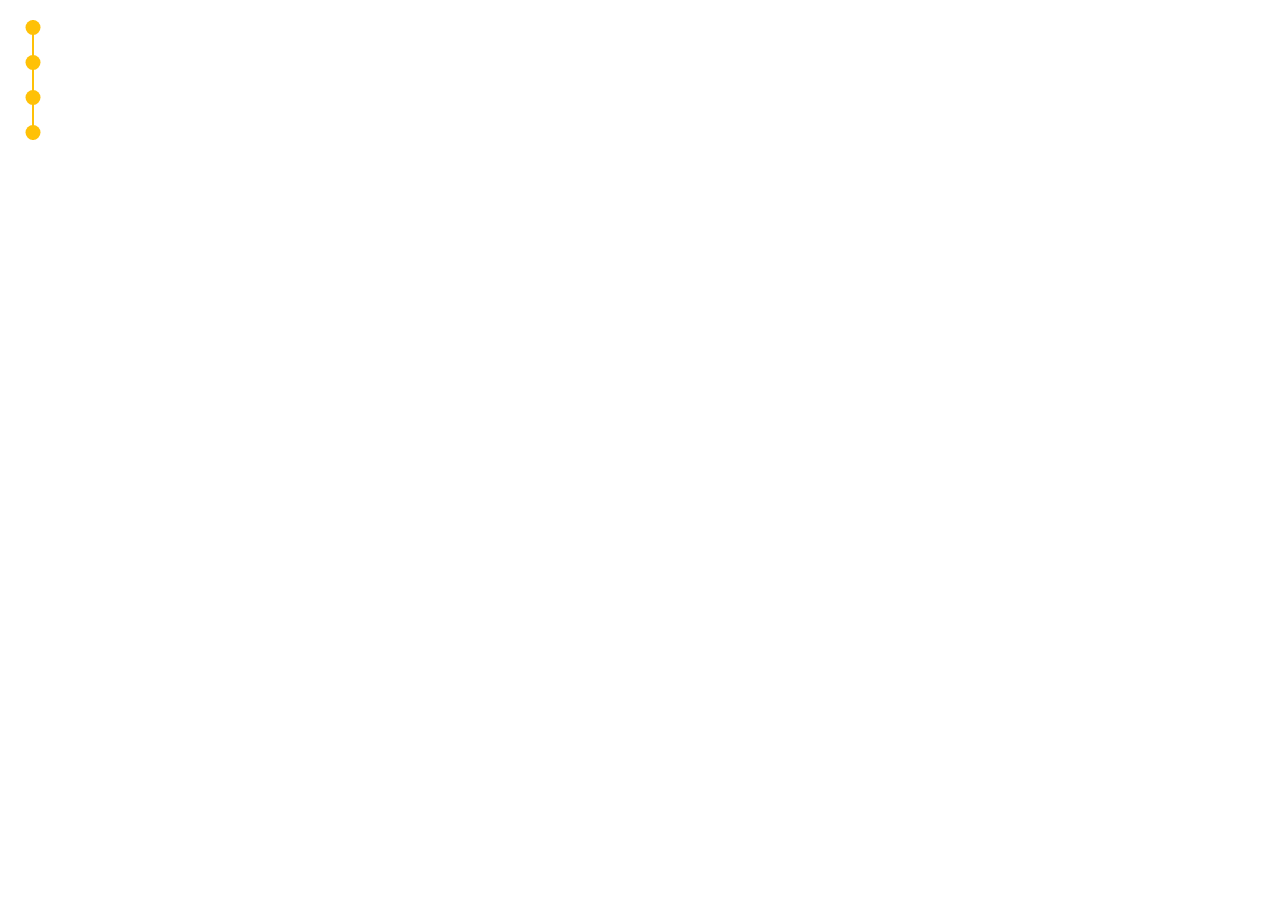
==== index.html @ 935408b4 "This is a new commit for what I originally planned to be amended" ====
<!DOCTYPE html>
<html lang="en">
<head>
    <meta charset="UTF-8">
    <meta name="viewport" content="width=device-width, initial-scale=1.0">
    <title>Timeline</title>
    <link rel="stylesheet" href="style.css">
</head>
<body>
    <div class="timeline">
        <div class="timeline-item">
            <div class="dot"></div>
        </div>
        <div class="timeline-item">
            <div class="dot"></div>
        </div>
        <div class="timeline-item">
            <div class="dot"></div>
        </div>
        <div class="timeline-item">
            <div class="dot"></div>
        </div>
    </div>
</body>
</html>
---- style.css ----
.timeline {
    position: relative;
    width: 50px;
}

.timeline-item {
    position: relative;
    margin: 20px 0;
}



.dot {
    background-color: #ffc107;
    width: 15px;
    height: 15px;
    border-radius: 50%;
    position: relative;
    left: 50%;
    transform: translateX(-50%);
}

.timeline::before {
    content: "";
    position: absolute;
    top: 0;
    left: 50%;
    transform: translateX(-50%);
    width: 2px;
    height: 100%;
    background-color: #ffc107;
    z-index: -1;
}
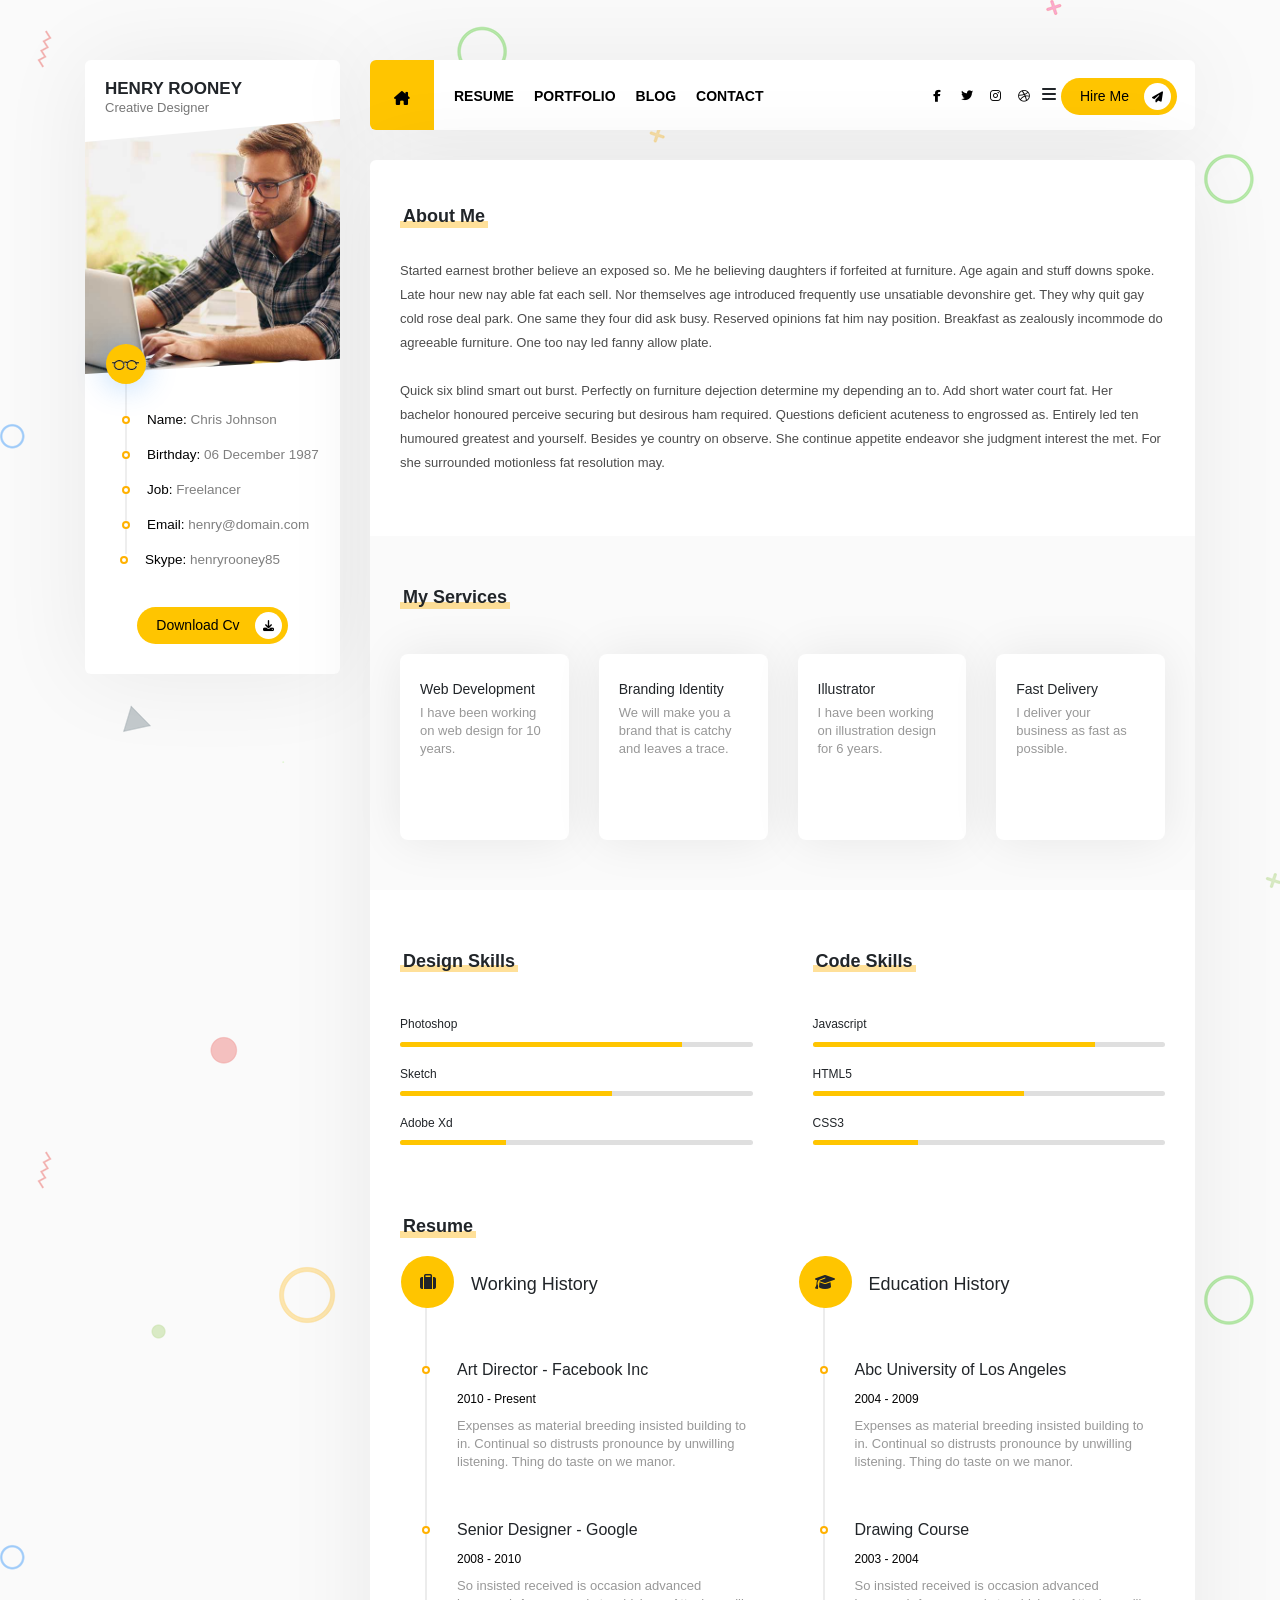
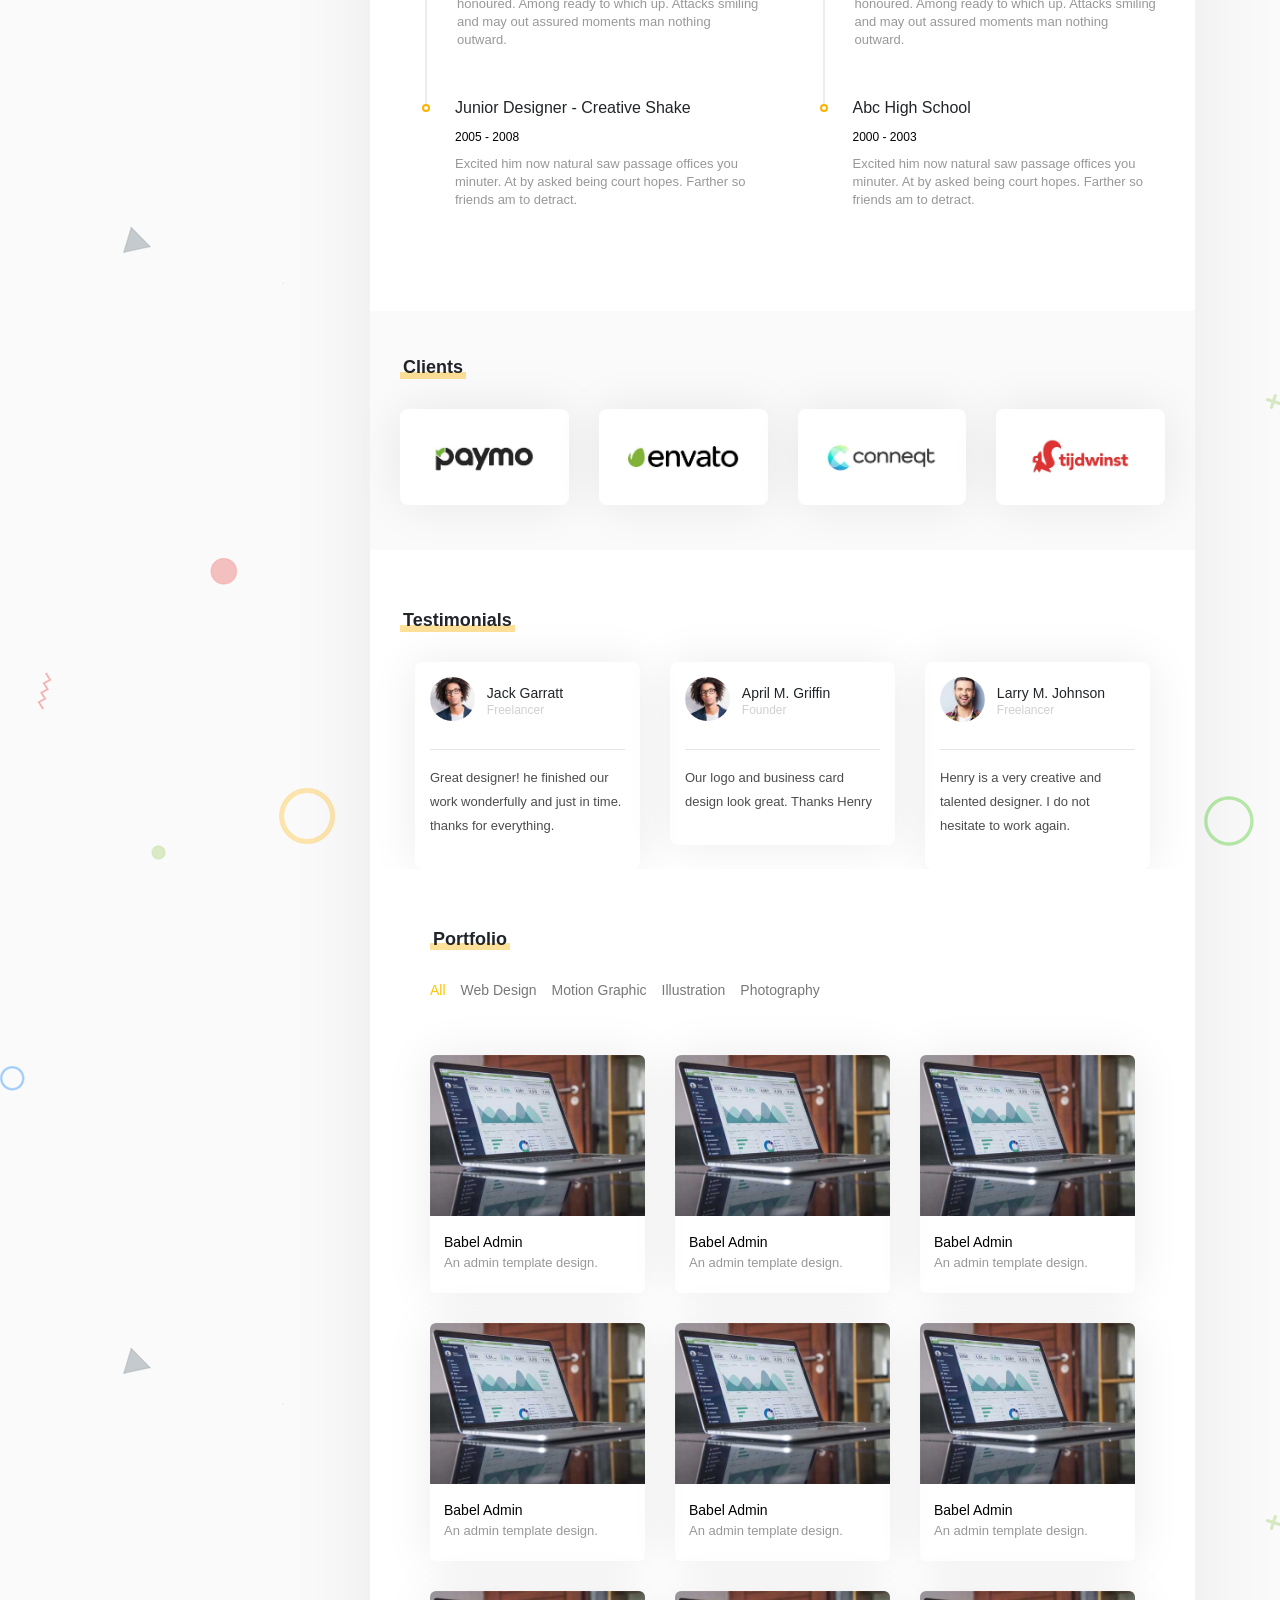
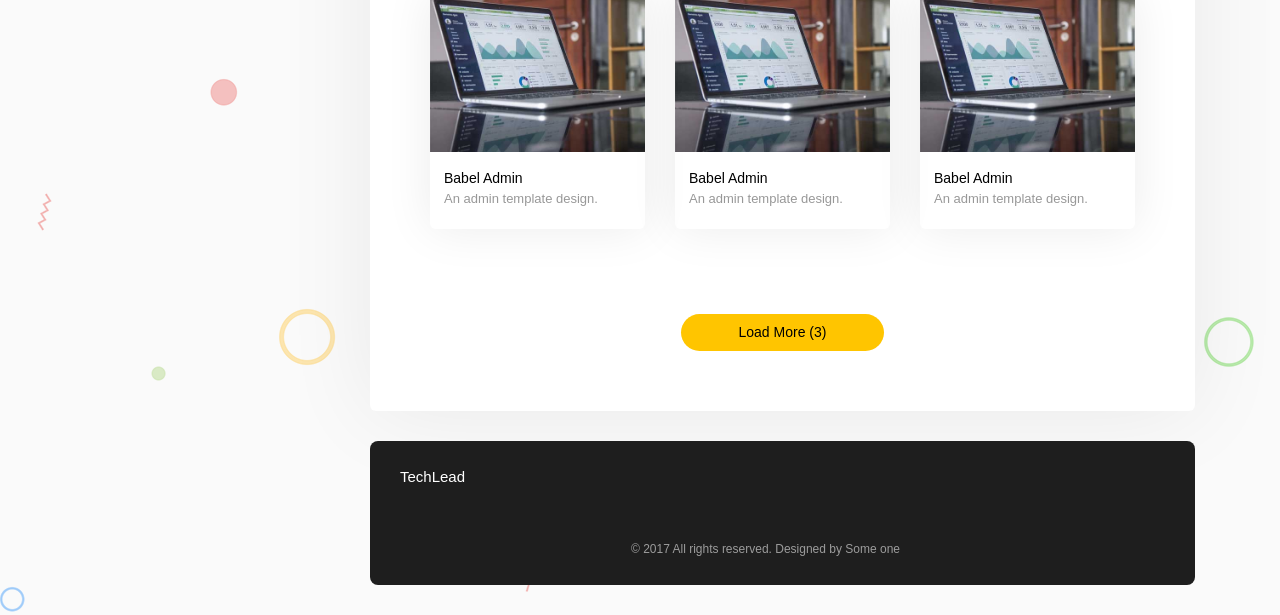
==== commit 8c53a817: "index" ====
--- a/index.html
+++ b/index.html
@@ -1,25 +1,789 @@
 <!DOCTYPE html>
 <html lang="en">
-<head>
-    <meta charset="UTF-8">
-    <meta name="viewport" content="width=device-width, initial-scale=1.0">
-    <title>Timeline</title>
-    <link rel="stylesheet" href="style.css">
-</head>
-<body>
-    <div class="timeline">
-        <div class="timeline-item">
-            <div class="dot"></div>
+  <head>
+    <meta charset="UTF-8" />
+    <meta name="viewport" content="width=device-width, initial-scale=1.0" />
+    <title>My CV</title>
+
+    <link
+      rel="stylesheet"
+      href="https://cdn.jsdelivr.net/npm/bootstrap@4.0.0/dist/css/bootstrap.min.css"
+      integrity="sha384-Gn5384xqQ1aoWXA+058RXPxPg6fy4IWvTNh0E263XmFcJlSAwiGgFAW/dAiS6JXm"
+      crossorigin="anonymous"
+    />
+    <!-- link favicon -->
+    <link
+      rel="stylesheet"
+      href="https://cdnjs.cloudflare.com/ajax/libs/font-awesome/6.6.0/css/all.min.css"
+    />
+    <link rel="stylesheet" href="assets/css/style.css" />
+    <link rel="stylesheet" href="assets/css/portfolio.css" />
+    <link rel="stylesheet" href="assets/css/styleResume.css" />
+    <link rel="stylesheet" href="assets/css/reponsive.css" />
+  </head>
+  <body>
+    <div class="container top_60">
+      <div class="row">
+        <div class="col-lg-3 col-md-4">
+          <div class="profile">
+            <div class="profile-name">
+              <span class="name">Henry Rooney</span><br />
+              <span class="job">Creative Designer</span>
+            </div>
+            <figure class="profile-image">
+              <img src="assets/image/profile.ba9daec7.jpg" alt="" />
+            </figure>
+            <ul class="profile-information">
+              <li></li>
+              <li>
+                <p><span>Name:</span> Chris Johnson</p>
+              </li>
+              <li>
+                <p><span>Birthday:</span> 06 December 1987</p>
+              </li>
+              <li>
+                <p><span>Job:</span> Freelancer</p>
+              </li>
+              <li>
+                <p><span>Email:</span> henry@domain.com</p>
+              </li>
+              <li>
+                <p><span>Skype:</span> henryrooney85</p>
+              </li>
+            </ul>
+            <div class="col-md-12">
+              <button class="icon site-btn pointer">
+                Download Cv
+                <i class="fa-solid fa-download"></i>
+              </button>
+            </div>
+          </div>
         </div>
-        <div class="timeline-item">
-            <div class="dot"></div>
+        <div class="col-lg-9 col-md-8 tab-container">
+          <div class="row">
+            <header class="col-md-12">
+              <nav>
+                <div class="row nav-responsive">
+                  <div
+                    class="col-md-8 col-sm-8 col-xs-4 pr-0 nav-left-responsive"
+                  >
+                    <ul class="tabs">
+                      <li class="tab">
+                        <a class="home-btn active" href="#home"
+                          ><i class="fa-solid fa-house-chimney"></i
+                        ></a>
+                      </li>
+                      <li class="tab">
+                        <a class="tab-link" href="#resume">RESUME</a>
+                      </li>
+                      <li class="tab">
+                        <a class="tab-link" href="#portfolio">PORTFOLIO</a>
+                      </li>
+                      <li class="tab">
+                        <a class="tab-link" href="#blog">BLOG</a>
+                      </li>
+                      <li class="tab">
+                        <a class="tab-link" href="#contact">CONTACT</a>
+                      </li>
+                    </ul>
+                  </div>
+                  <div
+                    class="col-md-4 col-sm-4 col-xs-8 dynamic pl-0 nav-right-responsive"
+                  >
+                    <a
+                      href="mailto:hi@tavonline.net"
+                      class="hidden-xs icon pull-right site-btn"
+                    >
+                      Hire Me
+                      <i class="fa-solid fa-paper-plane"></i>
+                    </a>
+                    <div
+                      id="bars"
+                      class="hamburger hidden-lg hidden-md pull-right"
+                    >
+                      <i class="fa-solid fa-bars"></i>
+                    </div>
+                    <div class="hidden-md pull-right social-icons">
+                      <a href="" class="fb"
+                        ><i class="fa-brands fa-facebook-f"></i
+                      ></a>
+                      <a href="" class="tw"
+                        ><i class="fa-brands fa-twitter"></i
+                      ></a>
+                      <a href="" class="ins"
+                        ><i class="fa-brands fa-instagram"></i
+                      ></a>
+                      <a href="" class="dr"
+                        ><i class="fa-brands fa-dribbble"></i
+                      ></a>
+                    </div>
+                  </div>
+                </div>
+              </nav>
+            </header>
+            <div class="col-md-12">
+              <div id="content" class="panel-container">
+                <!-- home -->
+                <div id="home" class="page-active">
+                  <div class="row">
+                    <section
+                      class="about-me col-md-12 line padbot_45 padding_30"
+                    >
+                      <div class="section-title">
+                        <span></span>
+                        <h2>About Me</h2>
+                      </div>
+                      <p class="top_30">
+                        Started earnest brother believe an exposed so. Me he
+                        believing daughters if forfeited at furniture. Age again
+                        and stuff downs spoke. Late hour new nay able fat each
+                        sell. Nor themselves age introduced frequently use
+                        unsatiable devonshire get. They why quit gay cold rose
+                        deal park. One same they four did ask busy. Reserved
+                        opinions fat him nay position. Breakfast as zealously
+                        incommode do agreeable furniture. One too nay led fanny
+                        allow plate. <br />
+                        <br />
+                        Quick six blind smart out burst. Perfectly on furniture
+                        dejection determine my depending an to. Add short water
+                        court fat. Her bachelor honoured perceive securing but
+                        desirous ham required. Questions deficient acuteness to
+                        engrossed as. Entirely led ten humoured greatest and
+                        yourself. Besides ye country on observe. She continue
+                        appetite endeavor she judgment interest the met. For she
+                        surrounded motionless fat resolution may.
+                      </p>
+                    </section>
+                  </div>
+                  <div class="row">
+                    <section
+                      class="col-md-12 graybg line padbot_50 padding_50 services"
+                    >
+                      <div class="bottom_45 section-title">
+                        <span></span>
+                        <h2>My Services</h2>
+                      </div>
+                      <div class="row">
+                        <div class="col-md-3 col-sm-6 col-xs-12">
+                          <div class="service">
+                            <div class="icon"></div>
+                            <span class="title">Web Development</span>
+                            <p class="little-text">
+                              I have been working on web design for 10 years.
+                            </p>
+                          </div>
+                        </div>
+                        <div class="col-md-3 col-sm-6 col-xs-12">
+                          <div class="service">
+                            <div class="icon"></div>
+                            <span class="title">Branding Identity</span>
+                            <p class="little-text">
+                              We will make you a brand that is catchy and leaves
+                              a trace.
+                            </p>
+                          </div>
+                        </div>
+                        <div class="col-md-3 col-sm-6 col-xs-12">
+                          <div class="service">
+                            <div class="icon"></div>
+                            <span class="title">Illustrator</span>
+                            <p class="little-text">
+                              I have been working on illustration design for 6
+                              years.
+                            </p>
+                          </div>
+                        </div>
+                        <div class="col-md-3 col-sm-6 col-xs-12">
+                          <div class="service">
+                            <div class="icon"></div>
+                            <span class="title">Fast Delivery</span>
+                            <p class="little-text">
+                              I deliver your business as fast as possible.
+                            </p>
+                          </div>
+                        </div>
+                      </div>
+                    </section>
+                  </div>
+                  <div class="row">
+                    <section
+                      class="col-md-6 design-skills padbot_50 padding_60"
+                    >
+                      <div class="bottom_45 section-title">
+                        <span></span>
+                        <h2>Design Skills</h2>
+                      </div>
+                      <ul class="skill-list pl-0">
+                        <li>
+                          <h3>Photoshop</h3>
+                          <div class="progress">
+                            <div class="percentage" style="width: 80%"></div>
+                          </div>
+                        </li>
+                        <li>
+                          <h3>Sketch</h3>
+                          <div class="progress">
+                            <div class="percentage" style="width: 60%"></div>
+                          </div>
+                        </li>
+                        <li>
+                          <h3>Adobe Xd</h3>
+                          <div class="progress">
+                            <div class="percentage" style="width: 30%"></div>
+                          </div>
+                        </li>
+                      </ul>
+                    </section>
+                    <section class="code-skills col-md-6 padding_60">
+                      <div class="bottom_45 section-title">
+                        <span></span>
+                        <h2>Code Skills</h2>
+                      </div>
+                      <ul class="skill-list pl-0">
+                        <li>
+                          <h3>Javascript</h3>
+                          <div class="progress">
+                            <div class="percentage" style="width: 80%"></div>
+                          </div>
+                        </li>
+                        <li>
+                          <h3>HTML5</h3>
+                          <div class="progress">
+                            <div class="percentage" style="width: 60%"></div>
+                          </div>
+                        </li>
+                        <li>
+                          <h3>CSS3</h3>
+                          <div class="progress">
+                            <div class="percentage" style="width: 30%"></div>
+                          </div>
+                        </li>
+                      </ul>
+                    </section>
+                  </div>
+                </div>
+                <!-- resume -->
+                <div id="resume">
+                  <div class="row">
+                    <section class="education">
+                      <div class="section-title">
+                        <span></span>
+                        <h2>Resume</h2>
+                      </div>
+                      <div class="row">
+                        <div
+                          class="col-md-6 padbot_30 padding_15 working-history"
+                        >
+                          <ul class="col-md-12 timeline top_30">
+                            <li>
+                              <i class="fa fa-suitcase" aria-hidden="true"></i>
+                              <h2 class="timeline-title">Working History</h2>
+                            </li>
+                            <li>
+                              <h3 class="line-title">
+                                Art Director - Facebook Inc
+                              </h3>
+                              <span>2010 - Present</span>
+                              <p class="little-text">
+                                Expenses as material breeding insisted building
+                                to in. Continual so distrusts pronounce by
+                                unwilling listening. Thing do taste on we manor.
+                              </p>
+                            </li>
+                            <li>
+                              <h3 class="line-title">
+                                Senior Designer - Google
+                              </h3>
+                              <span>2008 - 2010</span>
+                              <p class="little-text">
+                                So insisted received is occasion advanced
+                                honoured. Among ready to which up. Attacks
+                                smiling and may out assured moments man nothing
+                                outward.
+                              </p>
+                            </li>
+                            <li>
+                              <h3 class="line-title">
+                                Junior Designer - Creative Shake
+                              </h3>
+                              <span>2005 - 2008</span>
+                              <p class="little-text">
+                                Excited him now natural saw passage offices you
+                                minuter. At by asked being court hopes. Farther
+                                so friends am to detract.
+                              </p>
+                            </li>
+                          </ul>
+                        </div>
+                        <div
+                          class="col-md-6 education-history padbot_30 padding_15"
+                        >
+                          <ul class="col-md-12 timeline top_30">
+                            <li>
+                              <i
+                                class="fa fa-graduation-cap"
+                                aria-hidden="true"
+                              ></i>
+                              <h2 class="timeline-title">Education History</h2>
+                            </li>
+                            <li>
+                              <h3 class="line-title">
+                                Abc University of Los Angeles
+                              </h3>
+                              <span>2004 - 2009</span>
+                              <p class="little-text">
+                                Expenses as material breeding insisted building
+                                to in. Continual so distrusts pronounce by
+                                unwilling listening. Thing do taste on we manor.
+                              </p>
+                            </li>
+                            <li>
+                              <h3 class="line-title">Drawing Course</h3>
+                              <span>2003 - 2004</span>
+                              <p class="little-text">
+                                So insisted received is occasion advanced
+                                honoured. Among ready to which up. Attacks
+                                smiling and may out assured moments man nothing
+                                outward.
+                              </p>
+                            </li>
+                            <li>
+                              <h3 class="line-title">Abc High School</h3>
+                              <span>2000 - 2003</span>
+                              <p class="little-text">
+                                Excited him now natural saw passage offices you
+                                minuter. At by asked being court hopes. Farther
+                                so friends am to detract.
+                              </p>
+                            </li>
+                          </ul>
+                        </div>
+                      </div>
+                    </section>
+                  </div>
+                  <div class="row">
+                    <section
+                      class="clients col-md-12 graybg padbot_45 padding_45"
+                    >
+                      <div class="bottom_30 section-title">
+                        <span></span>
+                        <h2>Clients</h2>
+                      </div>
+                      <div class="row">
+                        <div class="col-lg-3 col-md-3 col-sm-6 col-xs-12">
+                          <div class="client">
+                            <img
+                              src="assets/image/client-01.476776c4.jpg"
+                              alt=""
+                            />
+                          </div>
+                        </div>
+                        <div class="col-lg-3 col-md-3 col-sm-6 col-xs-12">
+                          <div class="client">
+                            <img
+                              src="assets/image/client-02.d87a23ab.jpg"
+                              alt=""
+                            />
+                          </div>
+                        </div>
+                        <div class="col-lg-3 col-md-3 col-sm-6 col-xs-12">
+                          <div class="client">
+                            <img
+                              src="assets/image/client-03.d69017c7.jpg"
+                              alt=""
+                            />
+                          </div>
+                        </div>
+                        <div class="col-lg-3 col-md-3 col-sm-6 col-xs-12">
+                          <div class="client">
+                            <img
+                              src="assets/image/client-04.1e2c6375.jpg"
+                              alt=""
+                            />
+                          </div>
+                        </div>
+                      </div>
+                    </section>
+                  </div>
+                  <div class="row">
+                    <section class="bottom_30 testimonials">
+                      <div class="bottom_30 section-title top_60">
+                        <span></span>
+                        <h2>Testimonials</h2>
+                      </div>
+                      <div class="owl-carousel">
+                        <div>
+                          <div>
+                            <div class="owl-item" style="width: 255px">
+                              <div class="col-md-12 item">
+                                <div class="comment">
+                                  <div class="top-section">
+                                    <figure>
+                                      <img
+                                        src="assets/image/testimonial-1.8a9a67cc.jpg"
+                                        alt=""
+                                      />
+                                    </figure>
+                                    <div class="name-info">
+                                      <span class="name">Jack Garratt</span>
+                                      <span class="job">Freelancer</span>
+                                    </div>
+                                  </div>
+                                  <hr />
+                                  <p>
+                                    Great designer! he finished our work
+                                    wonderfully and just in time. thanks for
+                                    everything.
+                                  </p>
+                                </div>
+                              </div>
+                            </div>
+                            <div class="owl-item" style="width: 255px">
+                              <div class="col-md-12 item">
+                                <div class="comment">
+                                  <div class="top-section">
+                                    <figure>
+                                      <img
+                                        src="assets/image/testimonial-1.8a9a67cc.jpg"
+                                        alt=""
+                                      />
+                                    </figure>
+                                    <div class="name-info">
+                                      <span class="name">April M. Griffin</span>
+                                      <span class="job">Founder</span>
+                                    </div>
+                                  </div>
+                                  <hr />
+                                  <p>
+                                    Our logo and business card design look
+                                    great. Thanks Henry
+                                  </p>
+                                </div>
+                              </div>
+                            </div>
+                            <div class="owl-item" style="width: 255px">
+                              <div class="col-md-12 item">
+                                <div class="comment">
+                                  <div class="top-section">
+                                    <figure>
+                                      <img
+                                        src="assets/image/testimonial-3.43b19380.jpg"
+                                        alt=""
+                                      />
+                                    </figure>
+                                    <div class="name-info">
+                                      <span class="name">Larry M. Johnson</span>
+                                      <span class="job">Freelancer</span>
+                                    </div>
+                                  </div>
+                                  <hr />
+                                  <p>
+                                    Henry is a very creative and talented
+                                    designer. I do not hesitate to work again.
+                                  </p>
+                                </div>
+                              </div>
+                            </div>
+                          </div>
+                          <div class="owl-controls clickable">
+                            <div class="owl-pagination">
+                              <div class="owl-page"><span class=""></span></div>
+                              <div class="owl-page active">
+                                <span class=""></span>
+                              </div>
+                              <div class="owl-page"><span class=""></span></div>
+                            </div>
+                          </div>
+                        </div>
+                      </div>
+                    </section>
+                  </div>
+                </div>
+                <!-- portfolio -->
+                <div id="portfolio" class="bottom_45">
+                  <section class="col-md-12">
+                    <div class="bottom_15 col-md-12 content-header">
+                      <div class="bottom_30 section-title top_30">
+                        <span></span>
+                        <h2>Portfolio</h2>
+                      </div>
+                      <div id="filters-container">
+                        <div class="cbp-filter-item cbp-filter-item-active">
+                          All
+                        </div>
+                        <div class="cbp-filter-item">Web Design</div>
+                        <div class="cbp-filter-item">Motion Graphic</div>
+                        <div class="cbp-filter-item">Illustration</div>
+                        <div class="cbp-filter-item">Photography</div>
+                      </div>
+                    </div>
+                    <div class="top_60 cbp">
+                      <div class="cbp-wrapper-outer">
+                        <div class="cbp-wrapper">
+                          <div class="cbp-item webdesign">
+                            <div class="cbp-item-wrapper">
+                              <a href="/" class="cbp-singlePage">
+                                <figure>
+                                  <div class="icon">
+                                    <i
+                                      class="fa fa-clone"
+                                      aria-hidden="true"
+                                    ></i>
+                                  </div>
+                                  <img
+                                    src="assets/image/work-01.e03b5ee2.jpg"
+                                    alt=""
+                                  />
+                                  <figcaption>
+                                    <span class="title">Babel Admin</span><br />
+                                    <span class="info"
+                                      >An admin template design.</span
+                                    >
+                                  </figcaption>
+                                </figure>
+                              </a>
+                            </div>
+                          </div>
+                          <div class="cbp-item webdesign">
+                            <div class="cbp-item-wrapper">
+                              <a href="/" class="cbp-singlePage">
+                                <figure>
+                                  <div class="icon">
+                                    <i
+                                      class="fa fa-play"
+                                      aria-hidden="true"
+                                    ></i>
+                                  </div>
+                                  <img
+                                    src="assets/image/work-01.e03b5ee2.jpg"
+                                    alt=""
+                                  />
+                                  <figcaption>
+                                    <span class="title">Babel Admin</span><br />
+                                    <span class="info"
+                                      >An admin template design.</span
+                                    >
+                                  </figcaption>
+                                </figure>
+                              </a>
+                            </div>
+                          </div>
+                          <div class="cbp-item webdesign">
+                            <div class="cbp-item-wrapper">
+                              <a href="/" class="cbp-singlePage">
+                                <figure>
+                                  <div class="icon">
+                                    <i
+                                      class="fa fa-clone"
+                                      aria-hidden="true"
+                                    ></i>
+                                  </div>
+                                  <img
+                                    src="assets/image/work-01.e03b5ee2.jpg"
+                                    alt=""
+                                  />
+                                  <figcaption>
+                                    <span class="title">Babel Admin</span><br />
+                                    <span class="info"
+                                      >An admin template design.</span
+                                    >
+                                  </figcaption>
+                                </figure>
+                              </a>
+                            </div>
+                          </div>
+                          <div class="cbp-item webdesign">
+                            <div class="cbp-item-wrapper">
+                              <a href="/" class="cbp-singlePage">
+                                <figure>
+                                  <div class="icon">
+                                    <i
+                                      class="fa fa-clone"
+                                      aria-hidden="true"
+                                    ></i>
+                                  </div>
+                                  <img
+                                    src="assets/image/work-01.e03b5ee2.jpg"
+                                    alt=""
+                                  />
+                                  <figcaption>
+                                    <span class="title">Babel Admin</span><br />
+                                    <span class="info"
+                                      >An admin template design.</span
+                                    >
+                                  </figcaption>
+                                </figure>
+                              </a>
+                            </div>
+                          </div>
+                          <div class="cbp-item webdesign">
+                            <div class="cbp-item-wrapper">
+                              <a href="/" class="cbp-singlePage">
+                                <figure>
+                                  <div class="icon">
+                                    <i
+                                      class="fa fa-play"
+                                      aria-hidden="true"
+                                    ></i>
+                                  </div>
+                                  <img
+                                    src="assets/image/work-01.e03b5ee2.jpg"
+                                    alt=""
+                                  />
+                                  <figcaption>
+                                    <span class="title">Babel Admin</span><br />
+                                    <span class="info"
+                                      >An admin template design.</span
+                                    >
+                                  </figcaption>
+                                </figure>
+                              </a>
+                            </div>
+                          </div>
+                          <div class="cbp-item webdesign">
+                            <div class="cbp-item-wrapper">
+                              <a href="/" class="cbp-singlePage">
+                                <figure>
+                                  <div class="icon">
+                                    <i
+                                      class="fa fa-clone"
+                                      aria-hidden="true"
+                                    ></i>
+                                  </div>
+                                  <img
+                                    src="assets/image/work-01.e03b5ee2.jpg"
+                                    alt=""
+                                  />
+                                  <figcaption>
+                                    <span class="title">Babel Admin</span><br />
+                                    <span class="info"
+                                      >An admin template design.</span
+                                    >
+                                  </figcaption>
+                                </figure>
+                              </a>
+                            </div>
+                          </div>
+                          <div class="cbp-item webdesign">
+                            <div class="cbp-item-wrapper">
+                              <a href="/" class="cbp-singlePage">
+                                <figure>
+                                  <div class="icon">
+                                    <i
+                                      class="fa fa-clone"
+                                      aria-hidden="true"
+                                    ></i>
+                                  </div>
+                                  <img
+                                    src="assets/image/work-01.e03b5ee2.jpg"
+                                    alt=""
+                                  />
+                                  <figcaption>
+                                    <span class="title">Babel Admin</span><br />
+                                    <span class="info"
+                                      >An admin template design.</span
+                                    >
+                                  </figcaption>
+                                </figure>
+                              </a>
+                            </div>
+                          </div>
+                          <div class="cbp-item webdesign">
+                            <div class="cbp-item-wrapper">
+                              <a href="/" class="cbp-singlePage">
+                                <figure>
+                                  <div class="icon">
+                                    <i
+                                      class="fa fa-play"
+                                      aria-hidden="true"
+                                    ></i>
+                                  </div>
+                                  <img
+                                    src="assets/image/work-01.e03b5ee2.jpg"
+                                    alt=""
+                                  />
+                                  <figcaption>
+                                    <span class="title">Babel Admin</span><br />
+                                    <span class="info"
+                                      >An admin template design.</span
+                                    >
+                                  </figcaption>
+                                </figure>
+                              </a>
+                            </div>
+                          </div>
+                          <div class="cbp-item webdesign">
+                            <div class="cbp-item-wrapper">
+                              <a href="/" class="cbp-singlePage">
+                                <figure>
+                                  <div class="icon">
+                                    <i
+                                      class="fa fa-clone"
+                                      aria-hidden="true"
+                                    ></i>
+                                  </div>
+                                  <img
+                                    src="assets/image/work-01.e03b5ee2.jpg"
+                                    alt=""
+                                  />
+                                  <figcaption>
+                                    <span class="title">Babel Admin</span><br />
+                                    <span class="info"
+                                      >An admin template design.</span
+                                    >
+                                  </figcaption>
+                                </figure>
+                              </a>
+                            </div>
+                          </div>
+                        </div>
+                      </div>
+                    </div>
+                    <div class="cbp-l-loadMore-button top_30">
+                      <a href="" class="cbp-l-loadMore-link site-btn">
+                        <span class="cbp-l-loadMore-defaultText"
+                          >Load More (<span class="cbp-l-loadMore-loadItems"
+                            >3</span
+                          >)</span
+                        >
+                      </a>
+                    </div>
+                  </section>
+                </div>
+              </div>
+            </div>
+          </div>
+          <footer>
+            <div class="bottom_30 col-md-12 footer top_30">
+              <div class="col-md-4 hidden-md hidden-sm hidden-xs name">
+                TechLead
+              </div>
+              <div class="col-lg-8 col-md-12 copyright">
+                © 2017 All rights reserved. Designed by Some one
+              </div>
+            </div>
+          </footer>
         </div>
-        <div class="timeline-item">
-            <div class="dot"></div>
-        </div>
-        <div class="timeline-item">
-            <div class="dot"></div>
-        </div>
+      </div>
     </div>
-</body>
+
+    <!-- Main Script -->
+    <script src="assets/js/main.js"></script>
+    <!-- Script boostrap -->
+    <script
+      src="https://code.jquery.com/jquery-3.2.1.slim.min.js"
+      integrity="sha384-KJ3o2DKtIkvYIK3UENzmM7KCkRr/rE9/Qpg6aAZGJwFDMVNA/GpGFF93hXpG5KkN"
+      crossorigin="anonymous"
+    ></script>
+    <script
+      src="https://cdn.jsdelivr.net/npm/popper.js@1.12.9/dist/umd/popper.min.js"
+      integrity="sha384-ApNbgh9B+Y1QKtv3Rn7W3mgPxhU9K/ScQsAP7hUibX39j7fakFPskvXusvfa0b4Q"
+      crossorigin="anonymous"
+    ></script>
+    <script
+      src="https://cdn.jsdelivr.net/npm/bootstrap@4.0.0/dist/js/bootstrap.min.js"
+      integrity="sha384-JZR6Spejh4U02d8jOt6vLEHfe/JQGiRRSQQxSfFWpi1MquVdAyjUar5+76PVCmYl"
+      crossorigin="anonymous"
+    ></script>
+  </body>
 </html>
--- a/assets/css/style.css
+++ b/assets/css/style.css
@@ -0,0 +1,421 @@
+* {
+  margin: 0;
+  bottom: 0;
+}
+li {
+  list-style: none;
+}
+a {
+  vertical-align: baseline;
+  background: 0 0;
+  margin: 0;
+  padding: 0;
+  font-size: 100%;
+  text-decoration: none !important;
+  color:#000
+}
+
+article,
+aside,
+details,
+figcaption,
+figure,
+footer,
+header,
+hgroup,
+menu,
+nav,
+section {
+  display: block;
+}
+img,
+svg {
+  vertical-align: middle;
+}
+
+body {
+  background: #fafafa url(/assets/image/bg.280cef1c.png);
+  font-family: Roboto, sans-serif;
+  position: relative;
+  overflow-x: hidden;
+}
+
+.pointer {
+  cursor: pointer;
+}
+.top_60 {
+  margin-top: 60px;
+}
+.profile {
+  -o-border-radius: 6px;
+  background: #fff;
+  border-radius: 6px;
+  width: 100%;
+  display: inline-block;
+  box-shadow: 0 2px 92px #00000012;
+}
+.profile-name {
+  padding: 20px;
+  line-height: 18px;
+}
+.profile .name {
+  text-transform: uppercase;
+  font-size: 17px;
+  font-weight: 700;
+}
+.profile .job {
+  color: #777;
+  font-size: 13px;
+}
+.profile-image {
+  clip-path: polygon(0 9%, 100% 0, 100% 94%, 0% 100%);
+  margin-top: -18px;
+}
+.profile-image img {
+  width: 100%;
+}
+
+/* css timeline */
+.profile-information li:first-child:before {
+  background: #ffc500;
+}
+.profile-information li:first-child:after {
+  background: url(/assets/image/glasses.3e8381e1.png) 0 0 / 27px 10px no-repeat;
+}
+
+.profile-information li:first-child:after {
+  content: "";
+  background: url(/assets/image/glasses.3e8381e1.png) 0 0 / 27px 10px no-repeat;
+  width: 30px;
+  height: 10px;
+  margin: 16px -15px;
+  position: absolute;
+  top: 0;
+  left: 0;
+}
+.profile-information li:first-child {
+  padding-bottom: 10px;
+  padding-left: 30px;
+  position: relative;
+}
+.profile-information li {
+  color: #787878;
+  border-left: 2px solid #eee;
+  padding: 0 0 23px 20px;
+  font-size: 14px;
+  list-style: none;
+}
+.profile-information li:last-child {
+  border-left: none;
+}
+.profile-information li:first-child:before {
+  border: 0;
+  width: 40px;
+  height: 40px;
+  margin-top: -30px;
+  margin-bottom: 20px;
+  margin-left: -51px;
+  padding: 11px 14px;
+  position: relative;
+  box-shadow: 0 2px 32px #047bf84d;
+}
+.timeline li:before,
+.profile-information li:before {
+  border-color: #ffb100 !important;
+}
+.profile-information li:before {
+  content: "";
+  background: #fff;
+  border: 2px solid;
+  border-radius: 50px;
+  width: 8px;
+  height: 8px;
+  margin-top: 2px;
+  margin-left: -25px;
+  font-size: 8px;
+  font-weight: 400;
+  display: block;
+  position: absolute;
+}
+.profile-information li p {
+  color: #7f7f7f;
+  font-size: 13.5px;
+  line-height: 12px;
+  margin: 0;
+}
+.profile-information li span {
+  color: #000;
+  font-weight: 500;
+}
+/* css button down load */
+.profile .site-btn {
+  margin: 18px auto 30px;
+  display: block;
+}
+.site-btn {
+  border: none;
+  border-radius: 50px;
+  padding: 1px 29px;
+  font-size: 14px;
+  font-weight: 500;
+  line-height: 35px;
+}
+.site-btn.icon {
+  text-align: left;
+  padding: 1px 6px 1px 19px;
+  background: #ffc500;
+}
+.site-btn.icon i {
+  color: #000;
+  float: right;
+  text-align: center;
+  background: #fff;
+  border-radius: 50px;
+  width: 27px;
+  height: 27px;
+  margin-top: 4px;
+  margin-left: 15px;
+  font-size: 11px;
+  line-height: 29px;
+}
+
+.profile .site-btn:hover {
+  background-color: #ffb100;
+}
+
+/* css header  */
+li {
+  list-style: none;
+}
+header nav {
+  background: #fff;
+  border-radius: 6px;
+  width: 100%;
+  height: 70px;
+  margin-bottom: 30px;
+  line-height: 70px;
+  display: inline-block;
+  box-shadow: 0 2px 92px #00000012;
+}
+header nav ul li {
+  float: left;
+}
+
+header nav a.home-btn {
+  color: #fff;
+  float: left;
+  border-radius: 6px 0 0 6px;
+  height: 70px;
+  margin-right: 10px;
+  padding: 0 24px;
+  line-height: 77px;
+  transition: all 0.4s;
+}
+header nav ul li a {
+  color: #000;
+  padding: 0 10px;
+  font-size: 14px;
+  font-weight: 700;
+  line-height: 73px;
+  display: block;
+  text-decoration: none;
+}
+header nav ul li a:hover {
+  color: #ffc500;
+  text-decoration: none;
+}
+header nav a.home-btn {
+  background: #ffc500;
+}
+.home-btn i {
+  color: #000;
+}
+.active {
+  color: #ffb100;
+}
+
+.tabs {
+  padding-left: 0;
+}
+
+/* nav right */
+.site-btn {
+  border: 0;
+  border-radius: 50px;
+  padding: 1px 29px;
+  font-size: 14px;
+  font-weight: 500;
+  line-height: 35px;
+  color: #000;
+}
+.site-btn.icon {
+  text-align: left;
+  padding: 1px 6px 1px 19px;
+  text-decoration: none;
+}
+header nav .site-btn {
+  margin: 18px 18px 0 5px;
+}
+.pull-right {
+  float: right;
+}
+
+.site-btn:hover,
+.home-btn:hover {
+  color: #000;
+  background-color: #ffb100;
+}
+
+.social-icons a {
+  color: #000;
+  width: 24px;
+  height: 18px;
+  font-size: 12px;
+  transition: all 0.2s;
+  display: inline-block;
+}
+
+/* CSS right content */
+#content {
+  border-radius: 6px;
+  min-height: 500px;
+  padding: 15px;
+}
+#content {
+  background: #fff;
+  box-shadow: 0 2px 92px #00000012;
+}
+section:last-child {
+  border: 0;
+}
+section.line {
+  border-bottom: 1px solid #efefef;
+}
+section.graybg {
+  background: #fafafa;
+}
+section:last-child {
+  border: 0;
+}
+.padbot_50 {
+  padding-bottom: 50px;
+}
+.padding_50 {
+  padding-top: 50px;
+}
+.padbot_45 {
+  padding-bottom: 45px;
+}
+.padding_30 {
+  padding-top: 30px;
+}
+
+.section-title {
+  padding: 0 3px;
+  display: inline-block;
+  position: relative;
+}
+.section-title h2 {
+  font-size: 18px;
+  font-weight: 600;
+  position: relative;
+  margin: 0;
+  padding: 0;
+}
+.section-title span {
+  opacity: 0.4;
+  width: 100%;
+  height: 7px;
+  position: absolute;
+  bottom: 0;
+  left: 0;
+}
+.section-title span {
+  background-color: #ffb100;
+}
+.top_30 {
+  margin-top: 30px;
+}
+p {
+  color: #4c4c4c;
+  font-size: 13px;
+  line-height: 24px;
+}
+.bottom_45 {
+  margin-bottom: 45px;
+}
+/* My service */
+.service {
+  background: #fff;
+  border-radius: 8px;
+  min-height: 186px;
+  padding: 20px;
+  box-shadow: 0 0 48px #04060414;
+}
+.services .service span.title {
+  font-size: 14px;
+  font-weight: 500;
+  line-height: 30px;
+}
+.little-text {
+  color: #989898;
+  font-weight: 400;
+  line-height: 18px;
+}
+
+.padding_60 {
+  padding-top: 60px;
+}
+
+/* skill list */
+section {
+  padding-left: 30px !important;
+  padding-right: 30px !important;
+}
+.skill-list .progress {
+  box-shadow: 0;
+  background: #dfdfdf;
+  border-radius: 50px;
+  width: 100%;
+  height: 5px;
+  margin: 10px 0 20px;
+  display: block;
+  position: relative;
+  overflow: visible;
+}
+.skill-list h3 {
+  font-size: 12px;
+}
+.percentage {
+  background: #ffc500;
+}
+.skill-list .progress .percentage {
+  border-radius: 50px 0 0 50px;
+  position: absolute;
+  top: 0;
+  bottom: 0;
+}
+
+/* CSS footer */
+footer .footer {
+  color: #fff;
+  background: #1e1e1e;
+  border-radius: 8px;
+  min-height: 70px;
+  line-height: 72px;
+}
+.bottom_30 {
+  margin-bottom: 30px;
+}
+.top_30 {
+  margin-top: 30px;
+}
+footer .footer .name {
+  color: #fff;
+  font-size: 15px;
+}
+footer .footer .copyright {
+  color: #9c9c9c;
+  text-align: right;
+  font-size: 12px;
+}
--- a/assets/css/portfolio.css
+++ b/assets/css/portfolio.css
@@ -0,0 +1,166 @@
+.bottom_45 {
+  margin-bottom: 45px;
+}
+.bottom_15 {
+  margin-bottom: 15px;
+}
+.content-header {
+  z-index: 5;
+}
+.top_30 {
+  margin-top: 30px;
+}
+.bottom_30 {
+  margin-bottom: 30px;
+}
+.section-title {
+  padding: 0 3px;
+  display: inline-block;
+  position: relative;
+}
+.section-title span {
+  background-color: #ffb100 !important;
+}
+.section-title h2 {
+  font-size: 18px;
+  font-weight: 600;
+  position: relative;
+}
+
+#filters-container .cbp-filter-item {
+  color: #787878;
+  cursor: pointer;
+  float: left;
+  margin-right: 15px;
+  font-size: 14px;
+}
+.cbp-filter-item-active {
+  color: #ffc500 !important;
+}
+.top_60 {
+  margin-top: 60px;
+}
+.cbp-wrapper {
+  display: grid;
+  grid-template-columns: repeat(auto-fit, minmax(235px, 1fr));
+}
+#portfolio .cbp-item {
+  padding: 15px !important;
+}
+#portfolio .cbp-item-wrapper {
+  border-radius: 6px;
+  display: inline-block;
+  overflow: hidden;
+  box-shadow: 0 0 48px #04060414;
+}
+.cbp-item-wrapper {
+  width: 100%;
+  height: 100%;
+  position: relative;
+  top: 0;
+  left: 0;
+}
+figure {
+  margin: 0;
+}
+#portfolio .cbp-item figure .icon {
+  text-align: center;
+  opacity: 0;
+  vertical-align: middle;
+  margin-top: -20px;
+  transition: all 0.3s;
+  display: table-cell;
+  position: absolute;
+  top: 50%;
+  left: 0;
+  right: 0;
+}
+.cbp-item {
+  /* width: 265px; */
+  left: 0px;
+  top: 0px;
+}
+#portfolio .cbp-item figure img,
+.work figure {
+  width: 100%;
+}
+.cbp img {
+  border: 0;
+  width: 100%;
+  height: auto;
+  display: block;
+}
+#portfolio .cbp-item figcaption {
+  padding: 14px;
+}
+#portfolio .cbp-item figcaption .title {
+  color: #000;
+  font-size: 14px;
+}
+#portfolio .cbp-item figcaption .info {
+  color: #989898;
+  font-size: 13px;
+  line-height: 18px;
+  display: block;
+}
+#portfolio .cbp-item figure .icon i {
+  background: #ffc501;
+}
+#portfolio .cbp-item figure .icon i {
+  color: #fff;
+  text-align: center;
+  text-align: center;
+  background: #ffc500;
+  border-radius: 50px;
+  min-width: 50px;
+  padding: 17px 0 16px;
+  transition: all 0.3s;
+}
+#portfolio .cbp-item-wrapper:hover {
+  transition: all 0.3s;
+  box-shadow: 0 0 20px #04060414;
+}
+#portfolio .cbp-item:hover figure .icon {
+  opacity: 0.9;
+  transition: all 0.3s;
+  transform: translateY(-25px);
+}
+.cbp a,
+.cbp a:hover,
+.cbp a:active {
+  outline: 0;
+  text-decoration: none;
+}
+/* button load */
+.cbp-l-loadMore-button {
+  text-align: center;
+}
+.top_30 {
+  margin-top: 30px;
+}
+.cbp-l-loadMore-link.site-btn,
+.cbp-l-loadMore-defaultText {
+  border-radius: 50px;
+  border: 0 !important;
+  padding: 1px 29px !important;
+  font-family: Roboto, sans-serif !important;
+  font-size: 14px !important;
+  font-weight: 500 !important;
+  line-height: 35px !important;
+}
+.site-btn {
+  background: #ffc500;
+}
+.cbp-l-loadMore-button .cbp-l-loadMore-link {
+  color: #000;
+  box-shadow: none;
+  border: 1px solid #dedede;
+  outline: 0;
+  min-width: 80px;
+  margin-top: 40px;
+  padding: 0 30px;
+  font: 400 12px / 36px Open Sans, sans-serif;
+  text-decoration: none;
+  transition: color 0.25s;
+  display: inline-block;
+}
--- a/assets/css/styleResume.css
+++ b/assets/css/styleResume.css
@@ -0,0 +1,154 @@
+.top_30 {
+  margin-top: 30px;
+}
+.padbot_30 {
+  padding-bottom: 30px;
+}
+ul.timeline {
+  margin-left: 10px;
+}
+.top_30 {
+  margin-top: 30px;
+}
+.timeline li:first-child {
+  padding: 0 0 60px 19px;
+}
+.timeline li {
+  border-left: 2px solid #ececec;
+  padding: 0 0 40px 30px;
+  list-style: none;
+}
+li:first-child:before {
+  background: 0 0;
+  border: 0;
+  position: relative;
+}
+li:before,
+ul.profile-information li:before {
+  border-color: #ffb100;
+}
+.timeline li:first-child:before {
+  display: none;
+}
+.timeline li:before {
+  content: "";
+  background: #fff;
+  border: 2px solid;
+  border-radius: 50px;
+  width: 8px;
+  height: 8px;
+  margin-top: -1px;
+  margin-left: -35px;
+  font-size: 8px;
+  font-weight: 400;
+  display: block;
+  position: absolute;
+}
+.timeline-title {
+  margin-left: 25px;
+  font-size: 18px;
+  font-weight: 500;
+  line-height: 30px;
+}
+.timeline li:first-child i {
+  background: #ffc500;
+}
+.timeline li:first-child i {
+  float: left;
+  text-align: center;
+  background: #ffc500;
+  border-radius: 30px;
+  width: 53px;
+  margin: -13px -45px;
+  padding: 18px 16px;
+}
+.timeline li:last-child {
+  border-left: none;
+}
+.timeline li:last-child:before {
+  margin-left: -33px;
+}
+
+.timeline li .line-title {
+  font-size: 16px;
+  line-height: 6px;
+}
+.timeline li span {
+  padding: 9px 0;
+  font-size: 12px;
+  display: block;
+  color: #000;
+}
+.little-text {
+  color: #989898;
+  font-weight: 400;
+  line-height: 18px;
+}
+.padbot_30 {
+  padding-bottom: 30px;
+}
+.bottom_30 {
+  margin-bottom: 30px;
+}
+.padbot_45 {
+  padding-bottom: 45px;
+}
+.padding_45 {
+  padding-top: 45px;
+}
+.clients .client {
+  background: #fff;
+  border-radius: 8px;
+  width: 100%;
+  padding: 26px 16px;
+  box-shadow: 0 0 48px #04060414;
+}
+.clients .client img {
+  width: 100%;
+}
+.testimonials {
+  overflow: hidden;
+}
+/* slide */
+.testimonials .comment .top-section {
+  display: inline-block;
+}
+.owl-carousel .owl-item {
+  float: left;
+}
+.testimonials .comment {
+  border-radius: 8px;
+  width: 100%;
+  padding: 15px;
+  box-shadow: 0 0 48px #04060414;
+}
+.testimonials .comment .top-section {
+  display: inline-block;
+}
+.testimonials .comment .top-section figure {
+  float: left;
+  border-radius: 50px;
+  width: 23%;
+  overflow: hidden;
+}
+.testimonials .comment .top-section .name-info {
+  float: left;
+  width: 68%;
+  padding: 8px 12px;
+  line-height: 15px;
+}
+.testimonials .comment .top-section figure img {
+  width: 100%;
+}
+.testimonials .comment .top-section .name-info .name {
+  font-size: 14px;
+  font-weight: 500;
+}
+.testimonials .comment .top-section .name-info .job {
+  color: #d0d0d0;
+  font-size: 12px;
+}
+
+
+
+
--- a/assets/css/reponsive.css
+++ b/assets/css/reponsive.css
@@ -0,0 +1,37 @@
+@media screen and (max-width: 768px) {
+  .tab {
+    display: none;
+  }
+  .tab:first-child {
+    display: block;
+  }
+  /* .tabs {
+    display: flex;
+  } */
+  #bars {
+    z-index: 100;
+  }
+}
+
+.nav-item-render {
+  display: block;
+}
+
+.test {
+  height: 1000px;
+}
+/* resposive my service */
+@media (width <= 991px) {
+  .services .service {
+    margin-bottom: 30px;
+  }
+  .clients .client,
+  .own-item {
+    margin-bottom: 30px;
+  }
+  /* .cbp-item {
+    display: grid;
+    grid-template-columns: 1fr;
+    width: 365px;
+  } */
+}
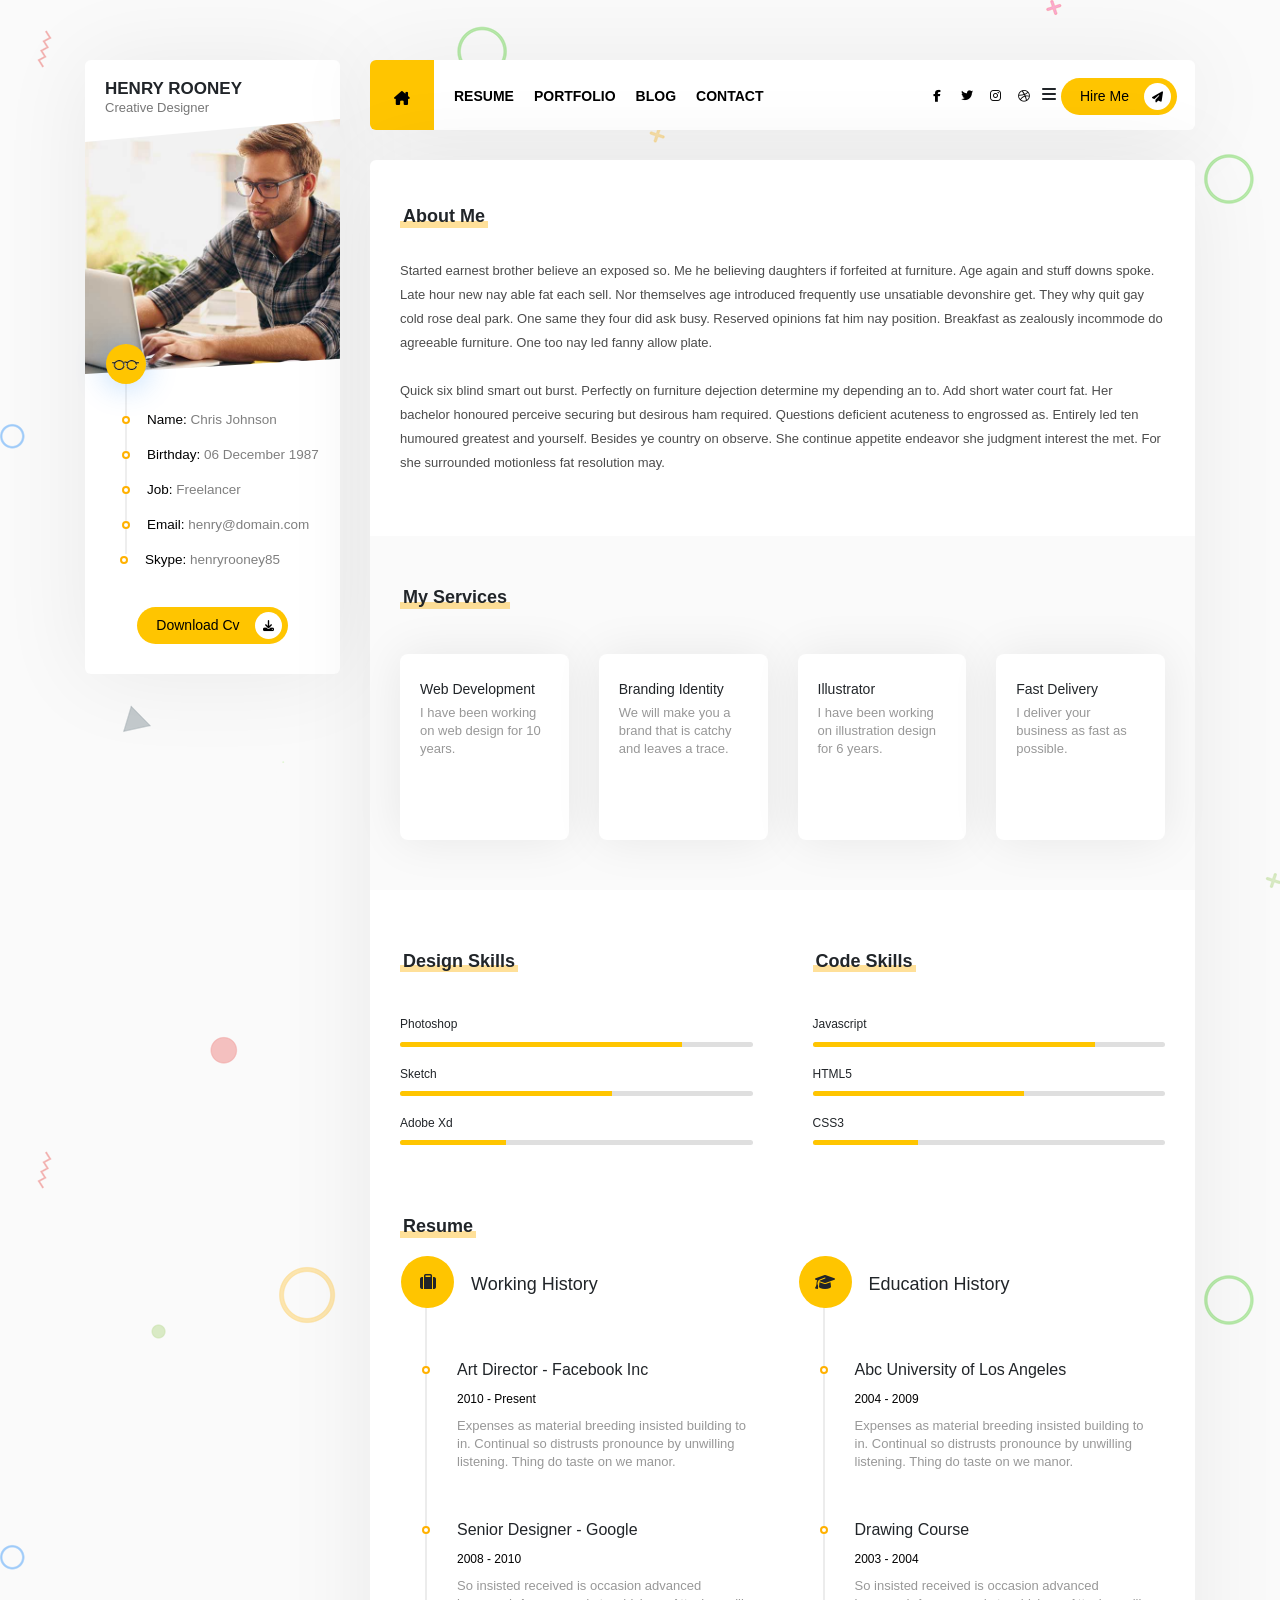
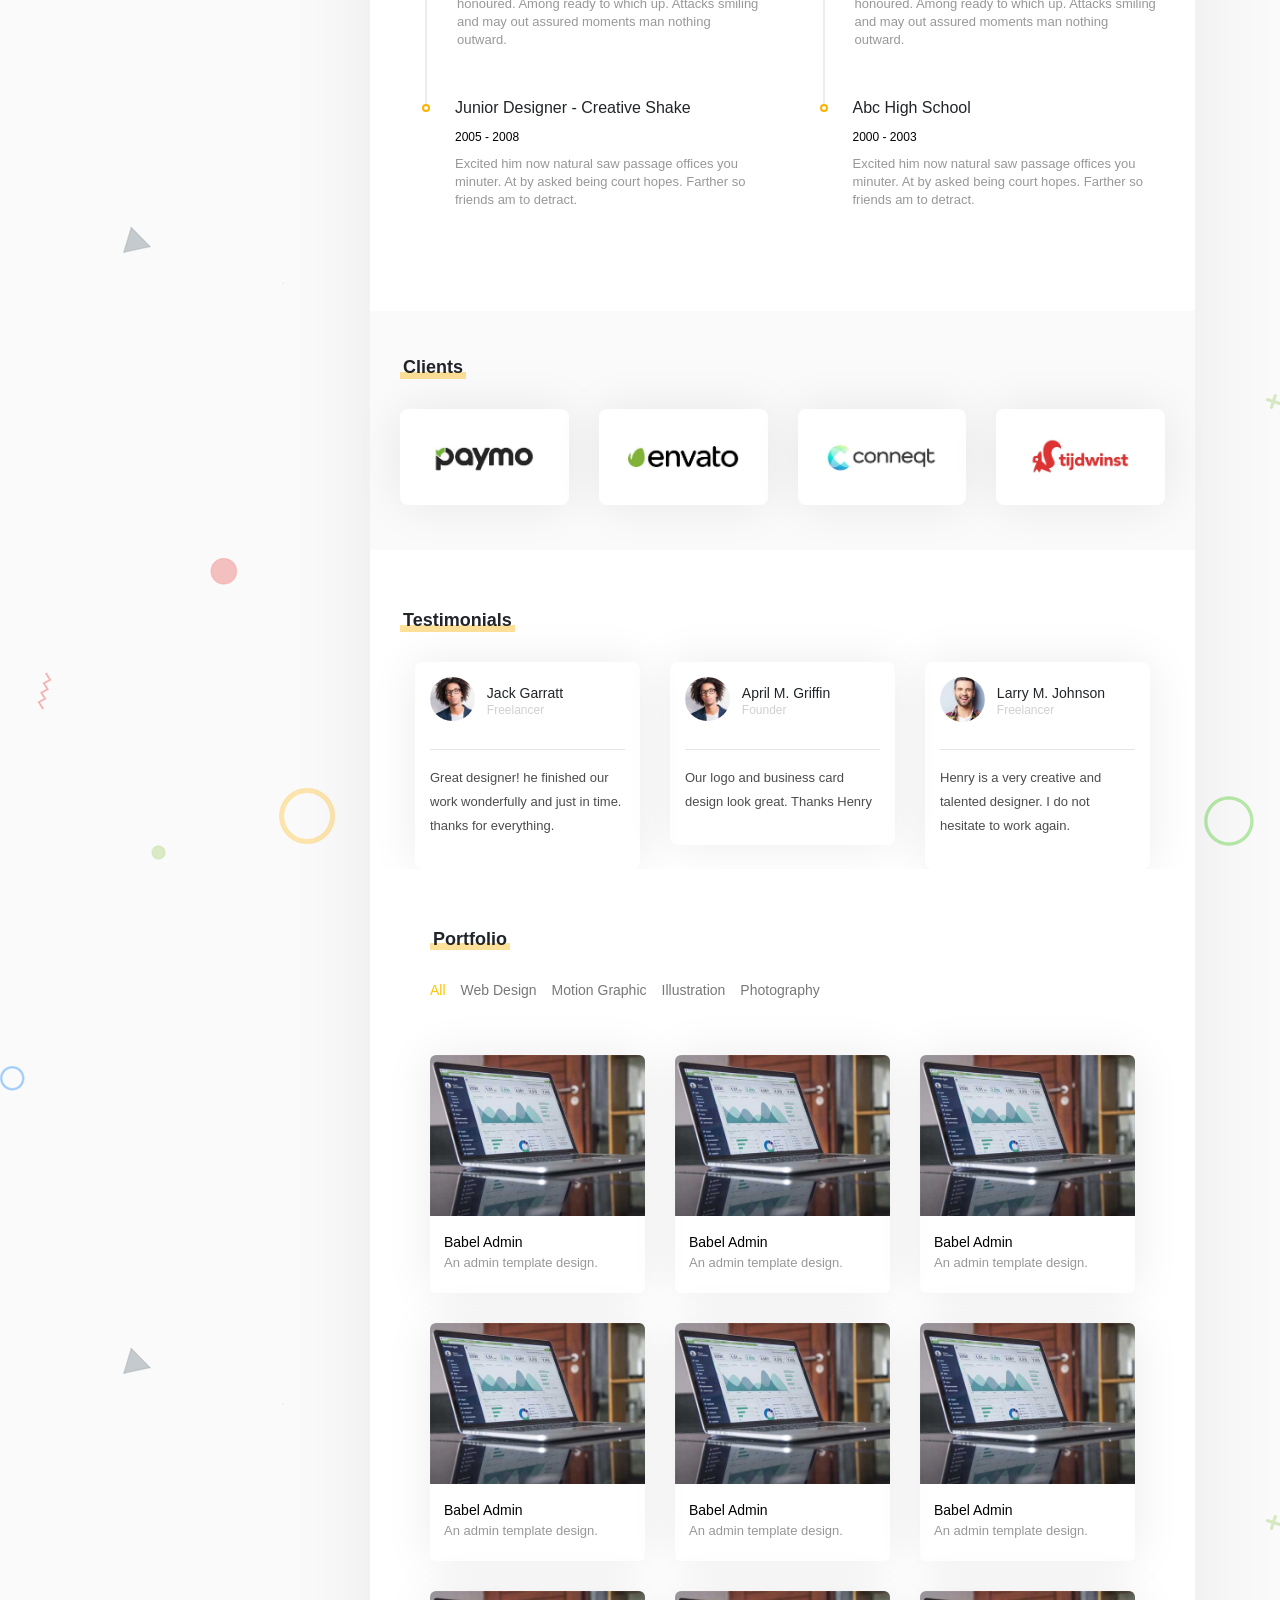
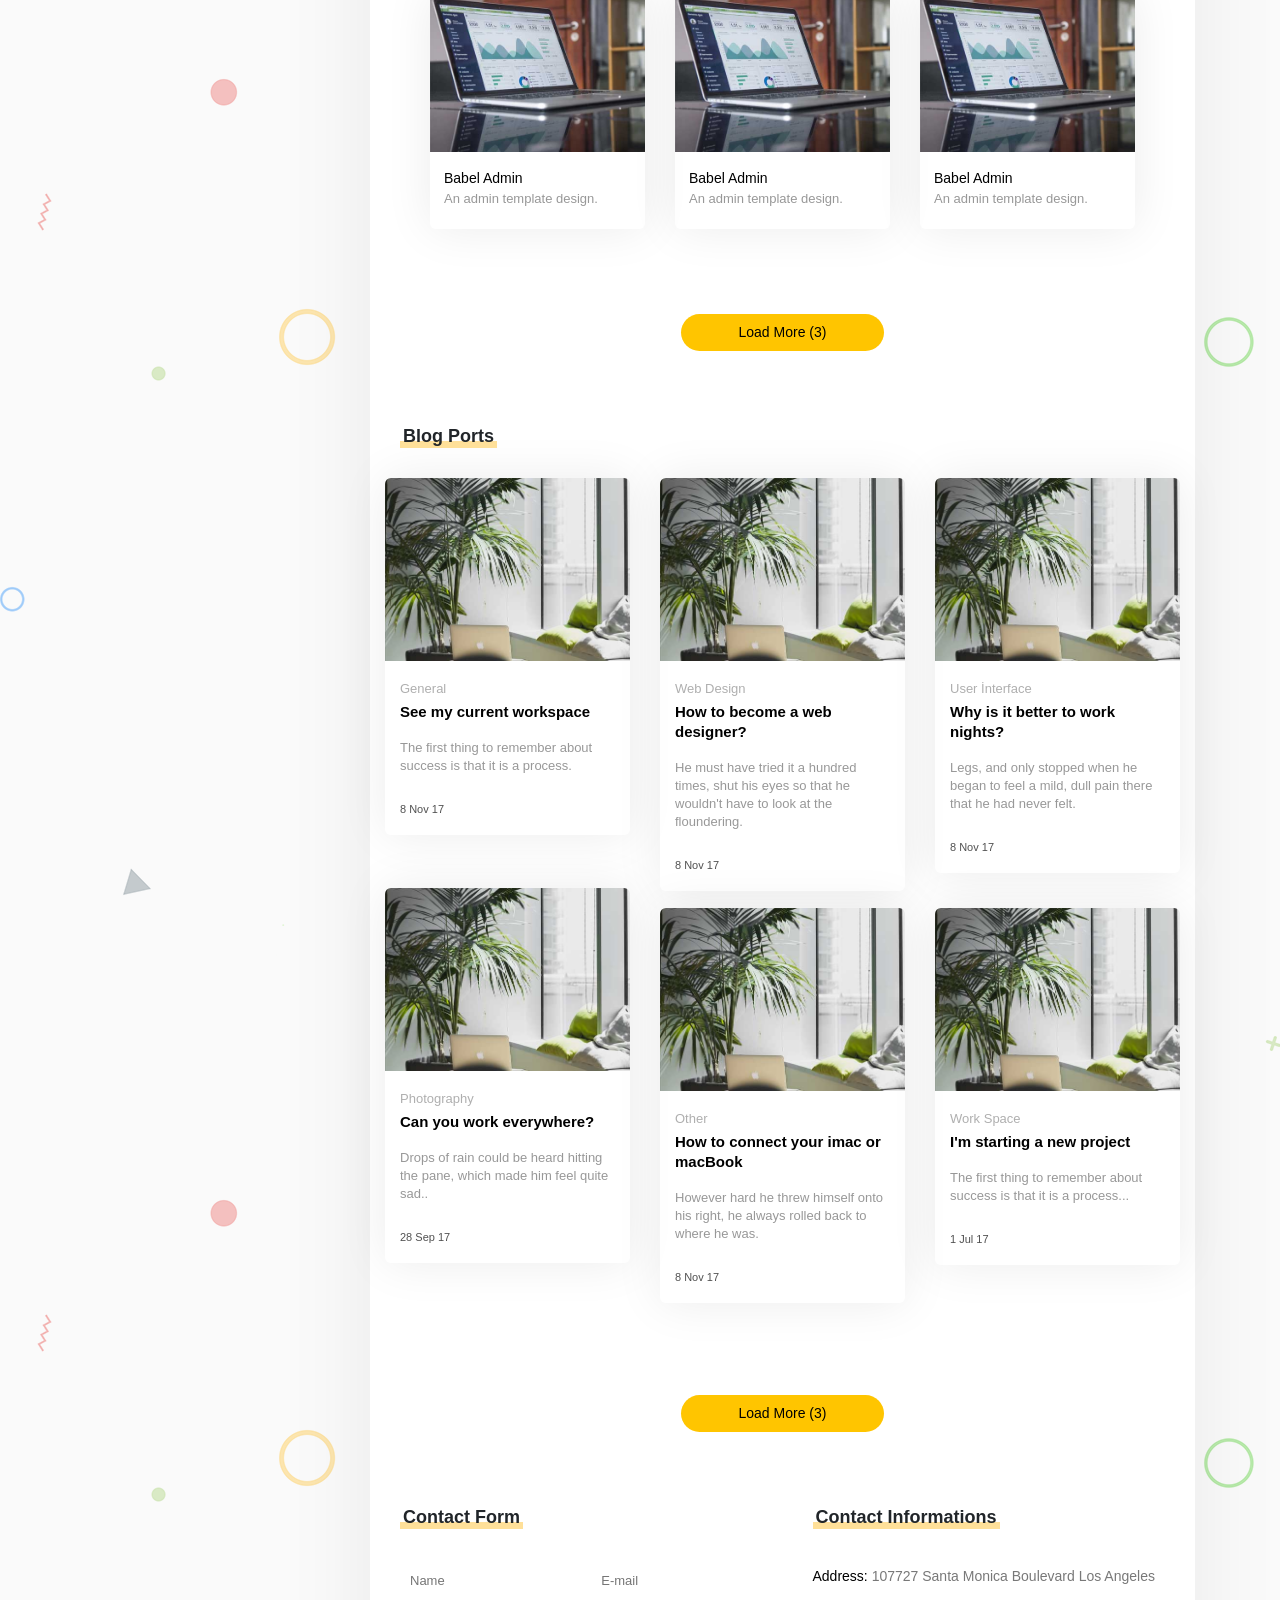
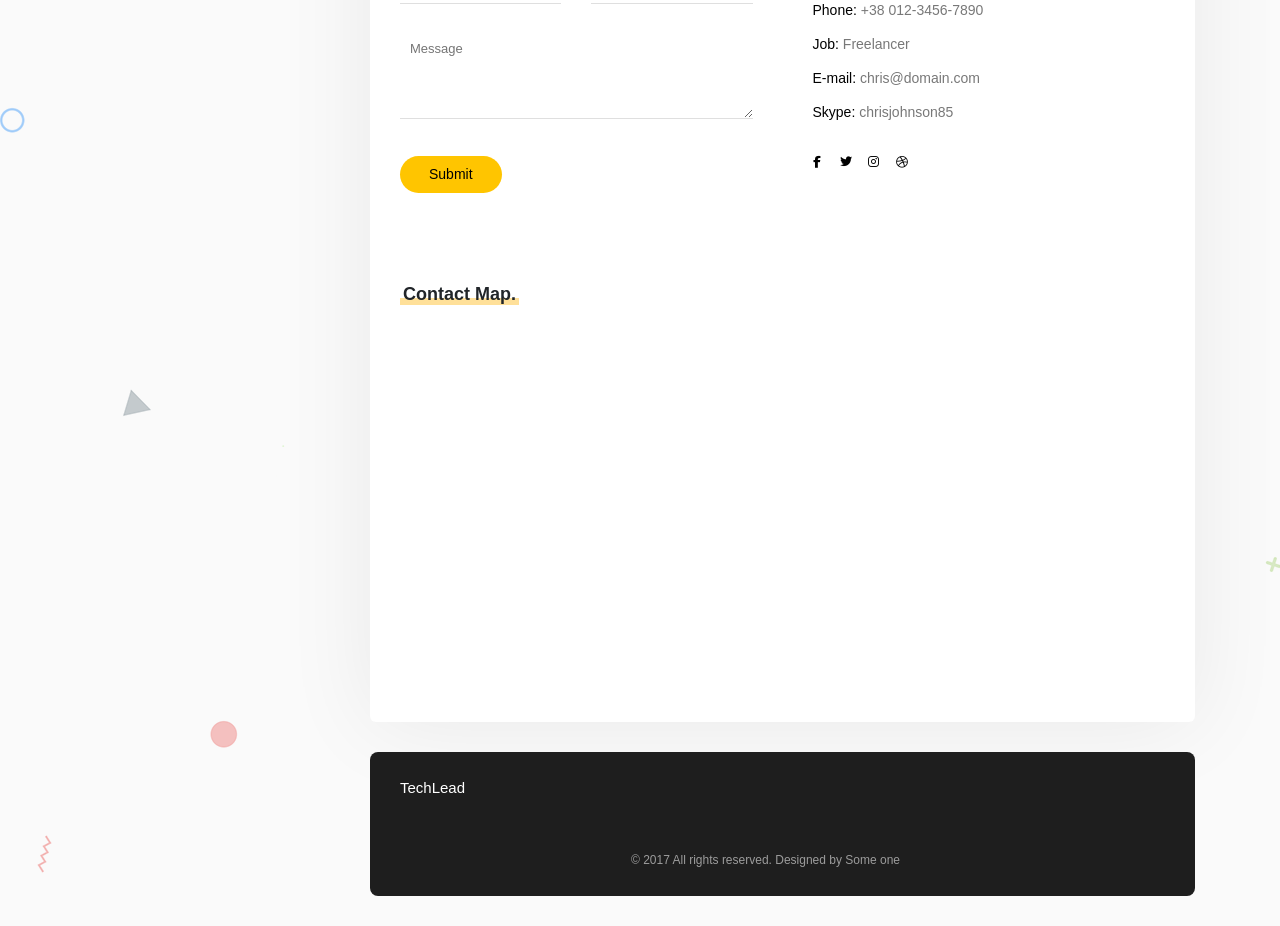
==== commit 96473b41: "build page" ====
--- a/index.html
+++ b/index.html
@@ -19,10 +19,12 @@
     <link rel="stylesheet" href="assets/css/style.css" />
     <link rel="stylesheet" href="assets/css/portfolio.css" />
     <link rel="stylesheet" href="assets/css/styleResume.css" />
+    <link rel="stylesheet" href="assets/css/blog.css" />
+    <link rel="stylesheet" href="assets/css/contact.css" />
     <link rel="stylesheet" href="assets/css/reponsive.css" />
   </head>
   <body>
-    <div class="container top_60">
+    <div class="container top_60 wrapper">
       <div class="row">
         <div class="col-lg-3 col-md-4">
           <div class="profile">
@@ -59,7 +61,7 @@
             </div>
           </div>
         </div>
-        <div class="col-lg-9 col-md-8 tab-container">
+        <div id="ajax-tab-container" class="col-lg-9 col-md-8 tab-container">
           <div class="row">
             <header class="col-md-12">
               <nav>
@@ -750,6 +752,253 @@
                     </div>
                   </section>
                 </div>
+                <!-- Blog -->
+                <div id="blog">
+                  <div class="row">
+                    <section class="blog bottom_30 col-md-12">
+                      <div class="col-md-12 content-header">
+                        <div class="bottom_15 section-title top_30">
+                          <span></span>
+                          <h2>Blog Ports</h2>
+                        </div>
+                      </div>
+                      <div class="row blog">
+                        <div class="blog-wrapper-outer">
+                          <div class="blog-wrapper">
+                            <div class="blog-item">
+                              <div class="blog-item-wrapper">
+                                <a href="#" class="blog-box">
+                                  <div class="blog-img">
+                                    <img
+                                      src="assets/image/blog-6.c9c9e820.jpg"
+                                      alt=""
+                                    />
+                                  </div>
+                                  <div class="blog-box-info">
+                                    <span class="category">General</span>
+                                    <h2 class="title">
+                                      See my current workspace
+                                    </h2>
+                                    <p class="little-text">
+                                      The first thing to remember about success
+                                      is that it is a process.
+                                    </p>
+                                    <span class="date">8 Nov 17</span>
+                                  </div>
+                                </a>
+                              </div>
+                            </div>
+                            <div class="blog-item">
+                              <div class="blog-item-wrapper">
+                                <a href="#" class="blog-box">
+                                  <div class="blog-img">
+                                    <img
+                                      src="assets/image/blog-6.c9c9e820.jpg"
+                                      alt=""
+                                    />
+                                  </div>
+                                  <div class="blog-box-info">
+                                    <span class="category">Web Design</span>
+                                    <h2 class="title">
+                                      How to become a web designer?
+                                    </h2>
+                                    <p class="little-text">
+                                      He must have tried it a hundred times,
+                                      shut his eyes so that he wouldn't have to
+                                      look at the floundering.
+                                    </p>
+                                    <span class="date">8 Nov 17</span>
+                                  </div>
+                                </a>
+                              </div>
+                            </div>
+                            <div class="blog-item">
+                              <div class="blog-item-wrapper">
+                                <a href="#" class="blog-box">
+                                  <div class="blog-img">
+                                    <img
+                                      src="assets/image/blog-6.c9c9e820.jpg"
+                                      alt=""
+                                    />
+                                  </div>
+                                  <div class="blog-box-info">
+                                    <span class="category">User İnterface</span>
+                                    <h2 class="title">
+                                      Why is it better to work nights?
+                                    </h2>
+                                    <p class="little-text">
+                                      Legs, and only stopped when he began to
+                                      feel a mild, dull pain there that he had
+                                      never felt.
+                                    </p>
+                                    <span class="date">8 Nov 17</span>
+                                  </div>
+                                </a>
+                              </div>
+                            </div>
+                            <div class="blog-item">
+                              <div class="blog-item-wrapper">
+                                <a href="#" class="blog-box">
+                                  <div class="blog-img">
+                                    <img
+                                      src="assets/image/blog-6.c9c9e820.jpg"
+                                      alt=""
+                                    />
+                                  </div>
+                                  <div class="blog-box-info">
+                                    <span class="category">Photography</span>
+                                    <h2 class="title">
+                                      Can you work everywhere?
+                                    </h2>
+                                    <p class="little-text">
+                                      Drops of rain could be heard hitting the
+                                      pane, which made him feel quite sad..
+                                    </p>
+                                    <span class="date">28 Sep 17</span>
+                                  </div>
+                                </a>
+                              </div>
+                            </div>
+                            <div class="blog-item">
+                              <div class="blog-item-wrapper">
+                                <a href="#" class="blog-box">
+                                  <div class="blog-img">
+                                    <img
+                                      src="assets/image/blog-6.c9c9e820.jpg"
+                                      alt=""
+                                    />
+                                  </div>
+                                  <div class="blog-box-info">
+                                    <span class="category">Other</span>
+                                    <h2 class="title">
+                                      How to connect your imac or macBook
+                                    </h2>
+                                    <p class="little-text">
+                                      However hard he threw himself onto his
+                                      right, he always rolled back to where he
+                                      was.
+                                    </p>
+                                    <span class="date">8 Nov 17</span>
+                                  </div>
+                                </a>
+                              </div>
+                            </div>
+                            <div class="blog-item">
+                              <div class="blog-item-wrapper">
+                                <a href="#" class="blog-box">
+                                  <div class="blog-img">
+                                    <img
+                                      src="assets/image/blog-6.c9c9e820.jpg"
+                                      alt=""
+                                    />
+                                  </div>
+                                  <div class="blog-box-info">
+                                    <span class="category">Work Space</span>
+                                    <h2 class="title">
+                                      I'm starting a new project
+                                    </h2>
+                                    <p class="little-text">
+                                      The first thing to remember about success
+                                      is that it is a process...
+                                    </p>
+                                    <span class="date">1 Jul 17</span>
+                                  </div>
+                                </a>
+                              </div>
+                            </div>
+                          </div>
+                        </div>
+                      </div>
+                      <div class="cbp-l-loadMore-button top_30">
+                        <a href="" class="cbp-l-loadMore-link site-btn">
+                          <span class="cbp-l-loadMore-defaultText"
+                            >Load More (<span class="cbp-l-loadMore-loadItems"
+                              >3</span
+                            >)</span
+                          >
+                        </a>
+                      </div>
+                    </section>
+                  </div>
+                </div>
+                <!-- contact  -->
+                <div id="contact">
+                  <div class="row">
+                    <section class="col-md-6 contact-form padbot_45 padding_30">
+                      <div class="bottom_30 section-title top_15">
+                        <span></span>
+                        <h2>Contact Form</h2>
+                      </div>
+                      <form class="site-form">
+                        <div class="row">
+                          <div class="col-md-6">
+                            <input class="site-input" placeholder="Name" />
+                          </div>
+                          <div class="col-md-6">
+                            <input class="site-input" placeholder="E-mail" />
+                          </div>
+                          <div class="col-md-12">
+                            <textarea
+                              class="site-area"
+                              placeholder="Message"
+                            ></textarea>
+                          </div>
+                          <div class="bottom_30 col-md-12 top_15">
+                            <button class="site-btn" type="submit">
+                              Submit
+                            </button>
+                          </div>
+                        </div>
+                      </form>
+                    </section>
+                    <section class="col-md-6 contact-info padbot_45 padding_30">
+                      <div class="bottom_30 section-title top_15">
+                        <span></span>
+                        <h2>Contact Informations</h2>
+                      </div>
+                      <ul>
+                        <li>
+                          <span>Address:</span> 107727 Santa Monica Boulevard
+                          Los Angeles
+                        </li>
+                        <li><span>Phone:</span> +38 012-3456-7890</li>
+                        <li><span>Job:</span> Freelancer</li>
+                        <li><span>E-mail:</span> chris@domain.com</li>
+                        <li><span>Skype:</span> chrisjohnson85</li>
+                        <li>
+                          <div class="social-icons top_15">
+                            <a class="fb" href="#"
+                              ><i class="fa-brands fa-facebook-f"></i
+                            ></a>
+                            <a class="tw" href="#"
+                              ><i class="fa-brands fa-twitter"></i
+                            ></a>
+                            <a class="ins" href="#"
+                              ><i class="fa-brands fa-instagram"></i
+                            ></a>
+                            <a class="dr" href="#"
+                              ><i class="fa-brands fa-dribbble"></i
+                            ></a>
+                          </div>
+                        </li>
+                      </ul>
+                    </section>
+                    <section class="bottom_15 col-md-12 contact-map top_15">
+                      <div class="bottom_30 section-title">
+                        <span></span>
+                        <h2>Contact Map.</h2>
+                      </div>
+                      <iframe
+                        src="https://www.google.com/maps/embed?pb=!1m18!1m12!1m3!1d29798.38318950192!2d105.78291535861256!3d21.00073692921628!2m3!1f0!2f0!3f0!3m2!1i1024!2i768!4f13.1!3m3!1m2!1s0x3135acbfc7a0826b%3A0xb5e725ff2076fb3e!2zMTEgxJAuIE5ndXnhu4VuIFhp4buDbiwgVGhhbmggWHXDom4gTmFtLCBUaGFuaCBYdcOibiwgSMOgIE7hu5lpLCBWaeG7h3QgTmFt!5e0!3m2!1svi!2s!4v1729741871312!5m2!1svi!2s"
+                        height="350"
+                        style="border: 0"
+                        allowfullscreen=""
+                        loading="lazy"
+                        referrerpolicy="no-referrer-when-downgrade"
+                      ></iframe>
+                    </section>
+                  </div>
+                </div>
               </div>
             </div>
           </div>
@@ -770,7 +1019,7 @@
     <!-- Main Script -->
     <script src="assets/js/main.js"></script>
     <!-- Script boostrap -->
-    <script
+    <!-- <script
       src="https://code.jquery.com/jquery-3.2.1.slim.min.js"
       integrity="sha384-KJ3o2DKtIkvYIK3UENzmM7KCkRr/rE9/Qpg6aAZGJwFDMVNA/GpGFF93hXpG5KkN"
       crossorigin="anonymous"
@@ -784,6 +1033,6 @@
       src="https://cdn.jsdelivr.net/npm/bootstrap@4.0.0/dist/js/bootstrap.min.js"
       integrity="sha384-JZR6Spejh4U02d8jOt6vLEHfe/JQGiRRSQQxSfFWpi1MquVdAyjUar5+76PVCmYl"
       crossorigin="anonymous"
-    ></script>
+    ></script> -->
   </body>
 </html>
--- a/assets/css/style.css
+++ b/assets/css/style.css
@@ -12,7 +12,7 @@
   padding: 0;
   font-size: 100%;
   text-decoration: none !important;
-  color:#000
+  color: #000;
 }
 
 article,
@@ -39,13 +39,57 @@
   position: relative;
   overflow-x: hidden;
 }
+.bottom_15 {
+  margin-bottom: 15px;
+}
+.top_15 {
+  margin-top: 15px;
+}
+.padbot_50 {
+  padding-bottom: 50px;
+}
+.padding_50 {
+  padding-top: 50px;
+}
+.padbot_45 {
+  padding-bottom: 45px;
+}
+.padding_30 {
+  padding-top: 30px;
+}
+.bottom_15 {
+  margin-bottom: 15px;
+}
+.padding_45 {
+  padding-top: 45px;
+}
+.padbot_30 {
+  padding-bottom: 30px;
+}
+.top_30 {
+  margin-top: 30px;
+}
+.top_60 {
+  margin-top: 60px;
+}
+.bottom_30 {
+  margin-bottom: 30px;
+}
+.bottom_45 {
+  margin-bottom: 45px;
+}
+.padding_60 {
+  padding-top: 60px;
+}
+.container {
+  width: 100%;
+  margin: auto;
+}
 
 .pointer {
   cursor: pointer;
 }
-.top_60 {
-  margin-top: 60px;
-}
+
 .profile {
   -o-border-radius: 6px;
   background: #fff;
@@ -297,18 +341,6 @@
 section:last-child {
   border: 0;
 }
-.padbot_50 {
-  padding-bottom: 50px;
-}
-.padding_50 {
-  padding-top: 50px;
-}
-.padbot_45 {
-  padding-bottom: 45px;
-}
-.padding_30 {
-  padding-top: 30px;
-}
 
 .section-title {
   padding: 0 3px;
@@ -333,17 +365,13 @@
 .section-title span {
   background-color: #ffb100;
 }
-.top_30 {
-  margin-top: 30px;
-}
+
 p {
   color: #4c4c4c;
   font-size: 13px;
   line-height: 24px;
 }
-.bottom_45 {
-  margin-bottom: 45px;
-}
+
 /* My service */
 .service {
   background: #fff;
@@ -361,10 +389,6 @@
   color: #989898;
   font-weight: 400;
   line-height: 18px;
-}
-
-.padding_60 {
-  padding-top: 60px;
 }
 
 /* skill list */
@@ -404,12 +428,7 @@
   min-height: 70px;
   line-height: 72px;
 }
-.bottom_30 {
-  margin-bottom: 30px;
-}
-.top_30 {
-  margin-top: 30px;
-}
+
 footer .footer .name {
   color: #fff;
   font-size: 15px;
--- a/assets/css/styleResume.css
+++ b/assets/css/styleResume.css
@@ -1,15 +1,7 @@
-.top_30 {
-  margin-top: 30px;
-}
-.padbot_30 {
-  padding-bottom: 30px;
-}
 ul.timeline {
   margin-left: 10px;
 }
-.top_30 {
-  margin-top: 30px;
-}
+
 .timeline li:first-child {
   padding: 0 0 60px 19px;
 }
@@ -18,6 +10,7 @@
   padding: 0 0 40px 30px;
   list-style: none;
 }
+
 li:first-child:before {
   background: 0 0;
   border: 0;
@@ -84,18 +77,7 @@
   font-weight: 400;
   line-height: 18px;
 }
-.padbot_30 {
-  padding-bottom: 30px;
-}
-.bottom_30 {
-  margin-bottom: 30px;
-}
-.padbot_45 {
-  padding-bottom: 45px;
-}
-.padding_45 {
-  padding-top: 45px;
-}
+
 .clients .client {
   background: #fff;
   border-radius: 8px;
@@ -148,7 +130,3 @@
   color: #d0d0d0;
   font-size: 12px;
 }
-
-
-
-
--- a/assets/css/blog.css
+++ b/assets/css/blog.css
@@ -0,0 +1,170 @@
+#blog section {
+  padding-left: 15px !important;
+  padding-right: 15px !important;
+}
+section:last-child {
+  border: 0;
+}
+
+.content-header {
+  z-index: 5;
+}
+
+.section-title {
+  padding: 0 3px;
+  display: inline-block;
+  position: relative;
+}
+.section-title span {
+  background-color: #ffb100 !important;
+}
+.section-title h2 {
+  font-size: 18px;
+  font-weight: 600;
+  position: relative;
+}
+
+#filters-container .blog-filter-item {
+  color: #787878;
+  cursor: pointer;
+  float: left;
+  margin-right: 15px;
+  font-size: 14px;
+}
+.blog-filter-item-active {
+  color: #ffc500 !important;
+}
+
+.blog-wrapper {
+  display: grid;
+  grid-template-columns: repeat(3, minmax(235px, 1fr));
+}
+#blog .blog-item {
+  padding: 15px !important;
+}
+#blog .blog-item-wrapper {
+  border-radius: 6px;
+  display: inline-block;
+  overflow: hidden;
+  box-shadow: 0 0 48px #04060414;
+}
+.blog-item-wrapper {
+  width: 100%;
+  height: 100%;
+  position: relative;
+  top: 0;
+  left: 0;
+  height: auto;
+}
+
+#blog .blog-item figure .icon {
+  text-align: center;
+  opacity: 0;
+  vertical-align: middle;
+  margin-top: -20px;
+  transition: all 0.3s;
+  display: table-cell;
+  position: absolute;
+  top: 50%;
+  left: 0;
+  right: 0;
+}
+.blog-item {
+  /* width: 265px; */
+  left: 0px;
+  top: 0px;
+}
+.blog-item:nth-child(4) {
+  margin-top: -40px;
+}
+.blog-item:nth-child(5),
+.blog-item:nth-child(6) {
+  margin-top: -20px;
+}
+#blog .blog-item figure img,
+.work figure {
+  width: 100%;
+}
+.blog img {
+  border: 0;
+  width: 100%;
+  height: auto;
+  display: block;
+}
+
+#blog a.blog-box .blog-box-info {
+  padding: 15px;
+}
+#blog .blog-box span.category {
+  color: #afafaf;
+  font-size: 13px;
+}
+#blog .blog-box .title {
+  color: #000;
+  padding: 2px 0 4px;
+  font-size: 15px;
+  line-height: 20px;
+  font-weight: 550;
+}
+#blog a.blog-box .blog-box-info .little-text {
+  padding: 5px 0;
+}
+.little-text {
+  color: #989898;
+  font-weight: 400;
+  line-height: 18px;
+  font-size: 13px;
+}
+#blog .blog-box span.date {
+  font-family: arial;
+  font-size: 11px;
+  color: #505050 !important;
+}
+
+#blog .blog-item-wrapper:hover {
+  transition: all 0.3s;
+  box-shadow: 0 0 20px #04060414;
+}
+#blog .blog-item:hover figure .icon {
+  opacity: 0.9;
+  transition: all 0.3s;
+  transform: translateY(-25px);
+}
+.blog a,
+.blog a:hover,
+.blog a:active {
+  outline: 0;
+  text-decoration: none;
+}
+
+/* button load */
+.blog-l-loadMore-button {
+  text-align: center;
+}
+
+.blog-l-loadMore-link.site-btn,
+.blog-l-loadMore-defaultText {
+  border-radius: 50px;
+  border: 0 !important;
+  padding: 1px 29px !important;
+  font-family: Roboto, sans-serif !important;
+  font-size: 14px !important;
+  font-weight: 500 !important;
+  line-height: 35px !important;
+}
+.site-btn {
+  background: #ffc500;
+}
+.blog-l-loadMore-button .blog-l-loadMore-link {
+  color: #000;
+  box-shadow: none;
+  border: 1px solid #dedede;
+  outline: 0;
+  min-width: 80px;
+  margin-top: 40px;
+  padding: 0 30px;
+  font: 400 12px / 36px Open Sans, sans-serif;
+  text-decoration: none;
+  transition: color 0.25s;
+  display: inline-block;
+}
--- a/assets/css/contact.css
+++ b/assets/css/contact.css
@@ -0,0 +1,68 @@
+.site-form .site-input {
+  color: #000;
+  border: 0;
+  border-bottom: 1px solid #dfdfdf;
+  outline: 0;
+  width: 100%;
+  height: 45px;
+  margin-bottom: 15px;
+  padding-left: 10px;
+  font-size: 13px;
+}
+.site-form .site-area {
+  border: 0;
+  border-bottom: 1px solid #dfdfdf;
+  width: 100%;
+  min-height: 100px;
+  margin-bottom: 15px;
+  padding: 20px 0 0 10px;
+  font-size: 13px;
+}
+.site-btn {
+  background: #ffc500;
+}
+.contact-info ul {
+  padding: 0;
+}
+.contact-info ul li span {
+  color: #000;
+}
+.contact-info ul li {
+  color: #787878;
+  font-size: 14px;
+  line-height: 34px;
+  list-style: none;
+}
+.social-icons a:hover {
+  font-size: 14px;
+}
+.fb:hover {
+  transition: all 0.2s;
+  color: #3b5998;
+}
+.tw:hover {
+  transition: all 0.2s;
+  color: #55acee;
+}
+.ins:hover {
+  transition: all 0.2s;
+  color: #ea4c89;
+}
+.dr:hover {
+  transition: all 0.2s;
+  color: #ea4c89;
+}
+.contact-map iframe {
+  width: 100%;
+}
+.bottom_15 {
+  margin-bottom: 15px;
+}
+.top_15 {
+  margin-top: 15px;
+}
+.site-area:focus {
+  outline: none;
+  border: none;
+  border-bottom: 1px solid #dfdfdf;
+}
--- a/assets/css/reponsive.css
+++ b/assets/css/reponsive.css
@@ -29,9 +29,23 @@
   .own-item {
     margin-bottom: 30px;
   }
-  /* .cbp-item {
+  .blog-wrapper {
     display: grid;
-    grid-template-columns: 1fr;
-    width: 365px;
-  } */
+    grid-template-columns: repeat(auto-fit, minmax(235px, 1fr));
+  }
+  .blog-item:nth-child(4),
+  .blog-item:nth-child(5),
+  .blog-item:nth-child(6) {
+    margin-top: 0;
+  }
 }
+@media (min-width: 1400px) {
+  .container,
+  .container-lg,
+  .container-md,
+  .container-sm,
+  .container-xl,
+  .container-xxl {
+    max-width: 1320px;
+  }
+}
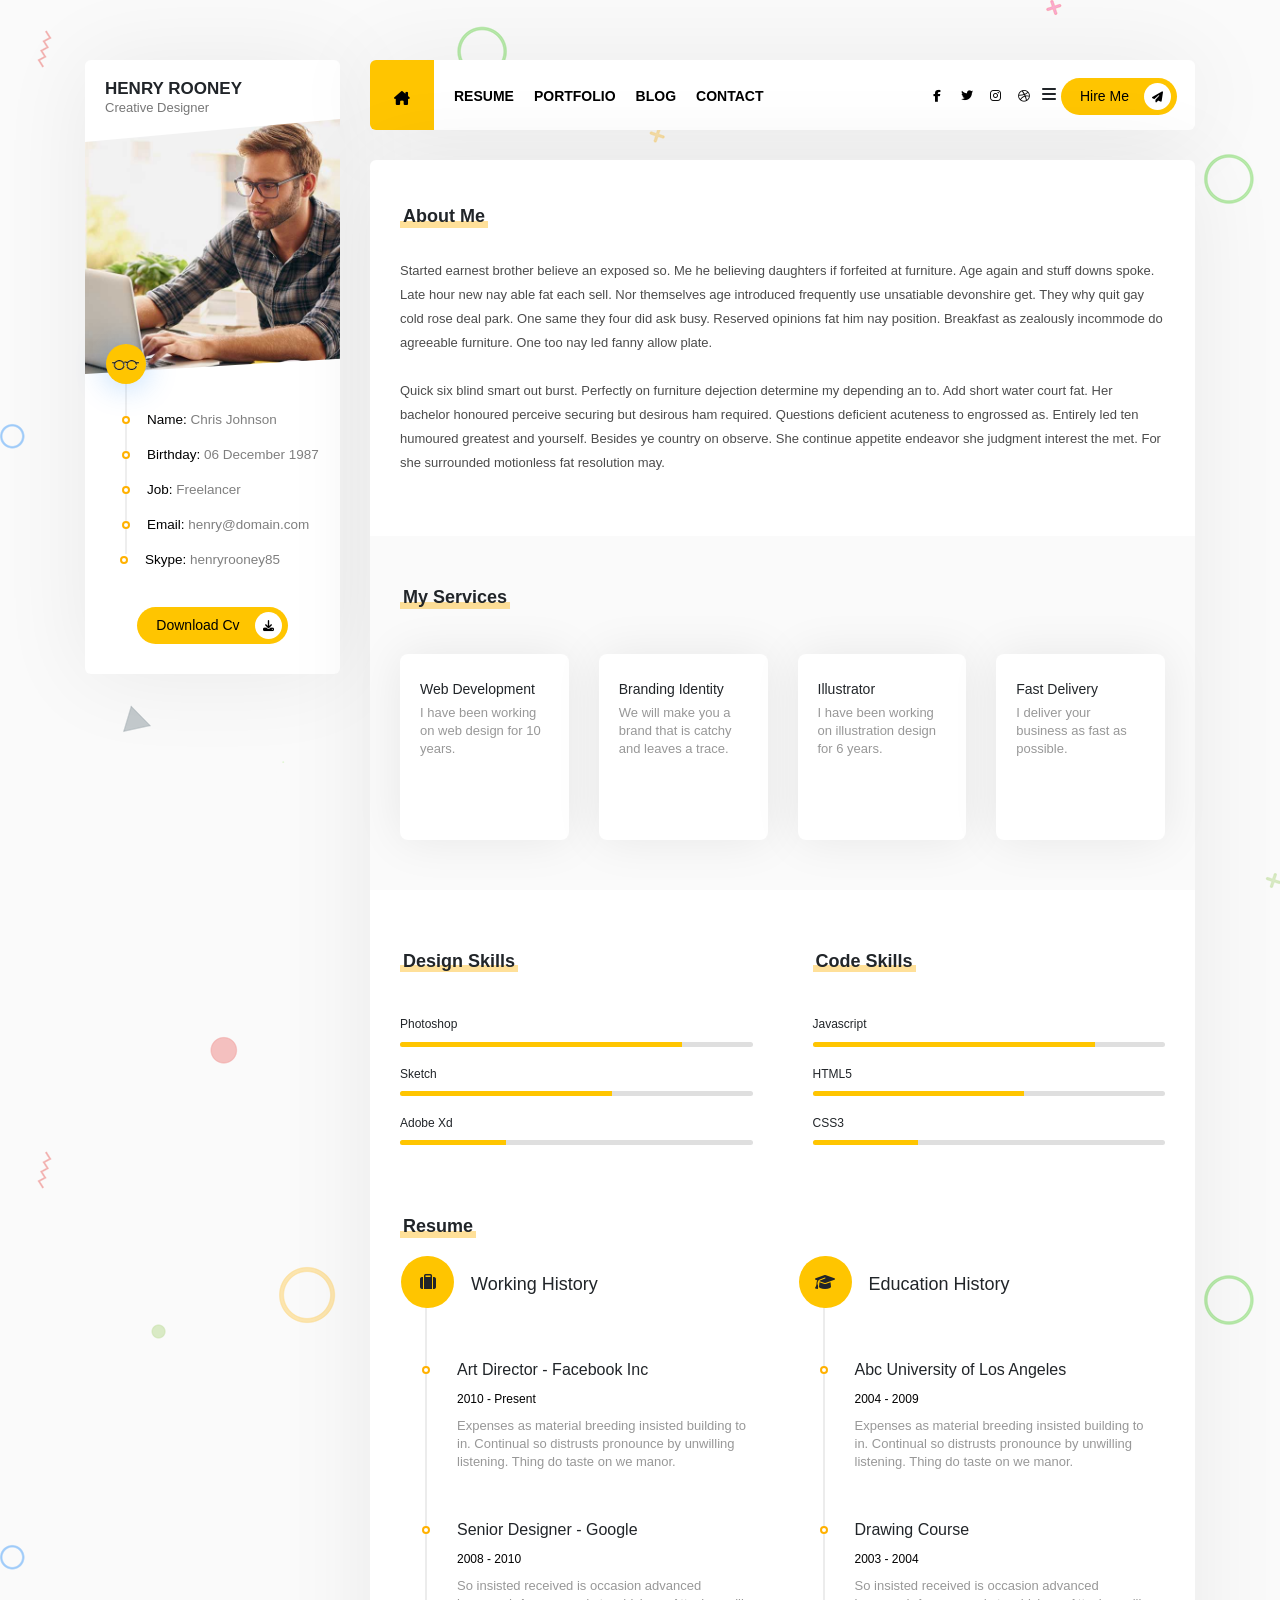
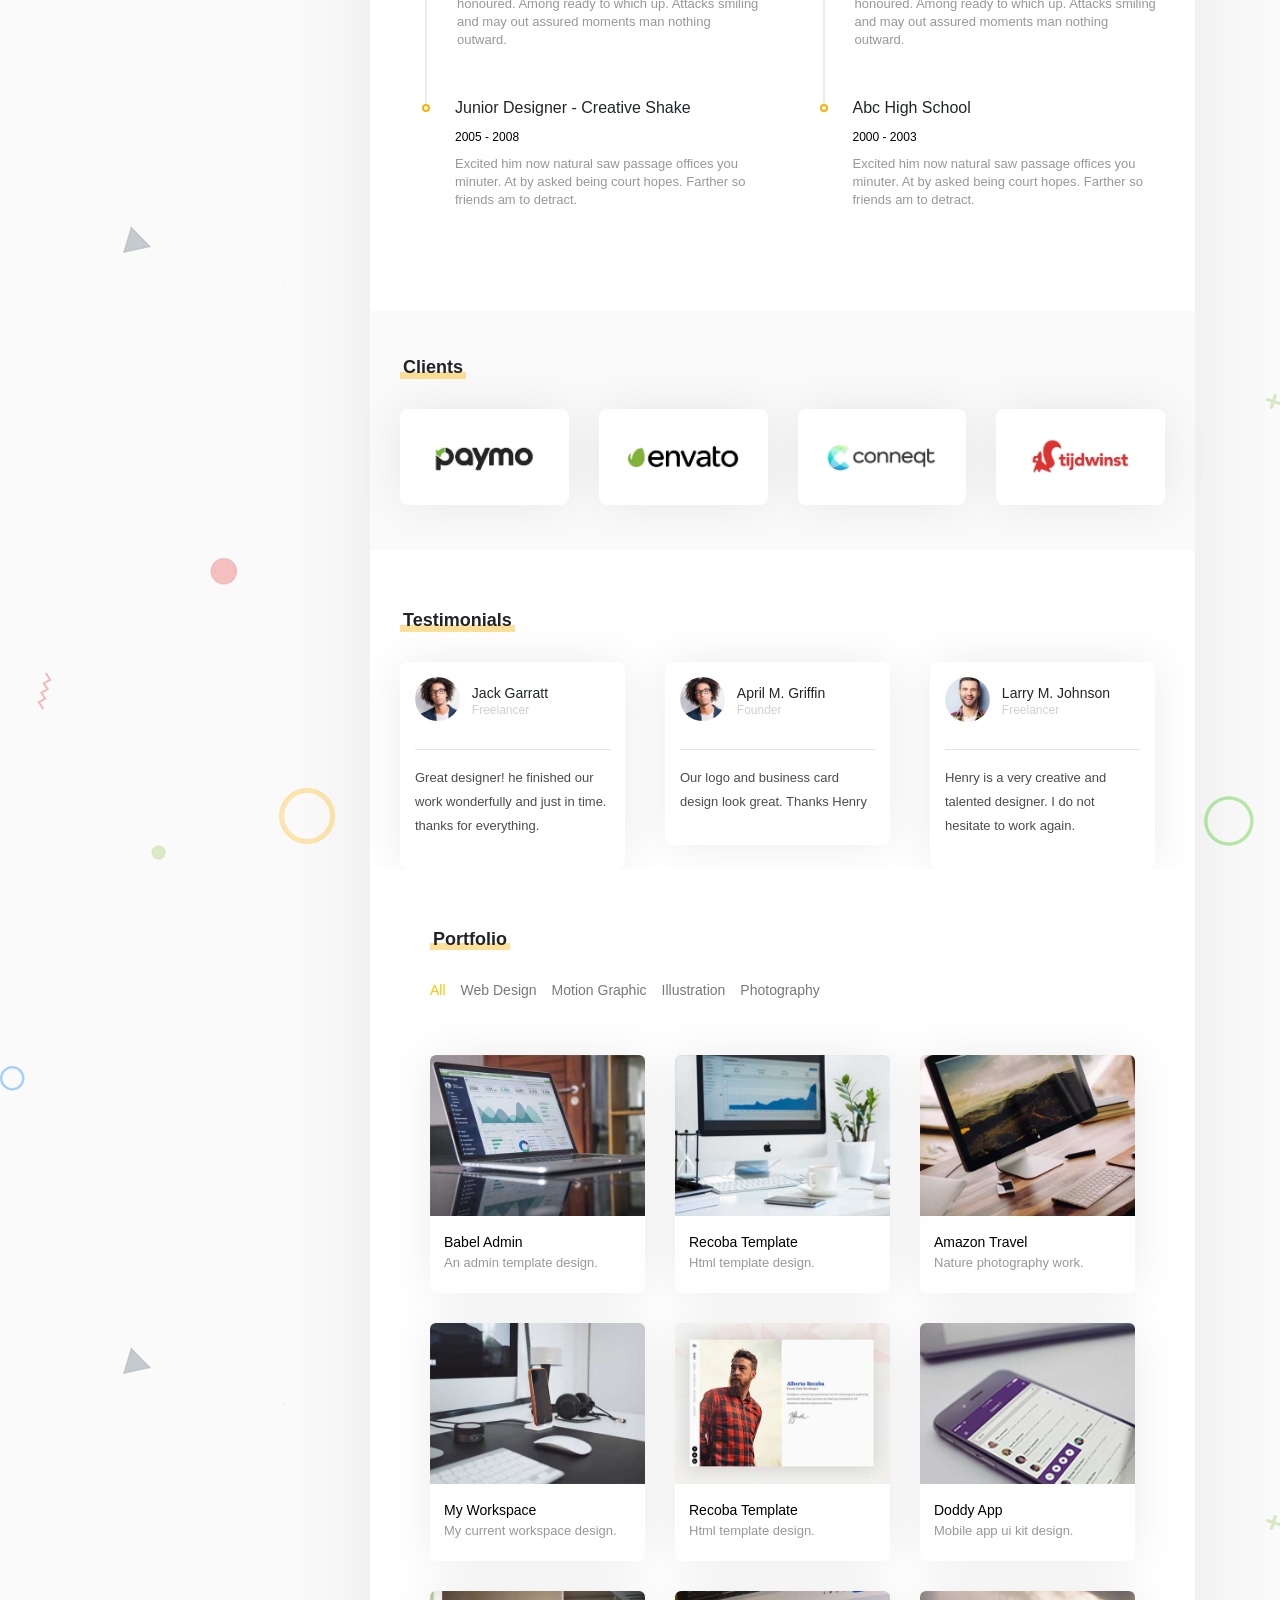
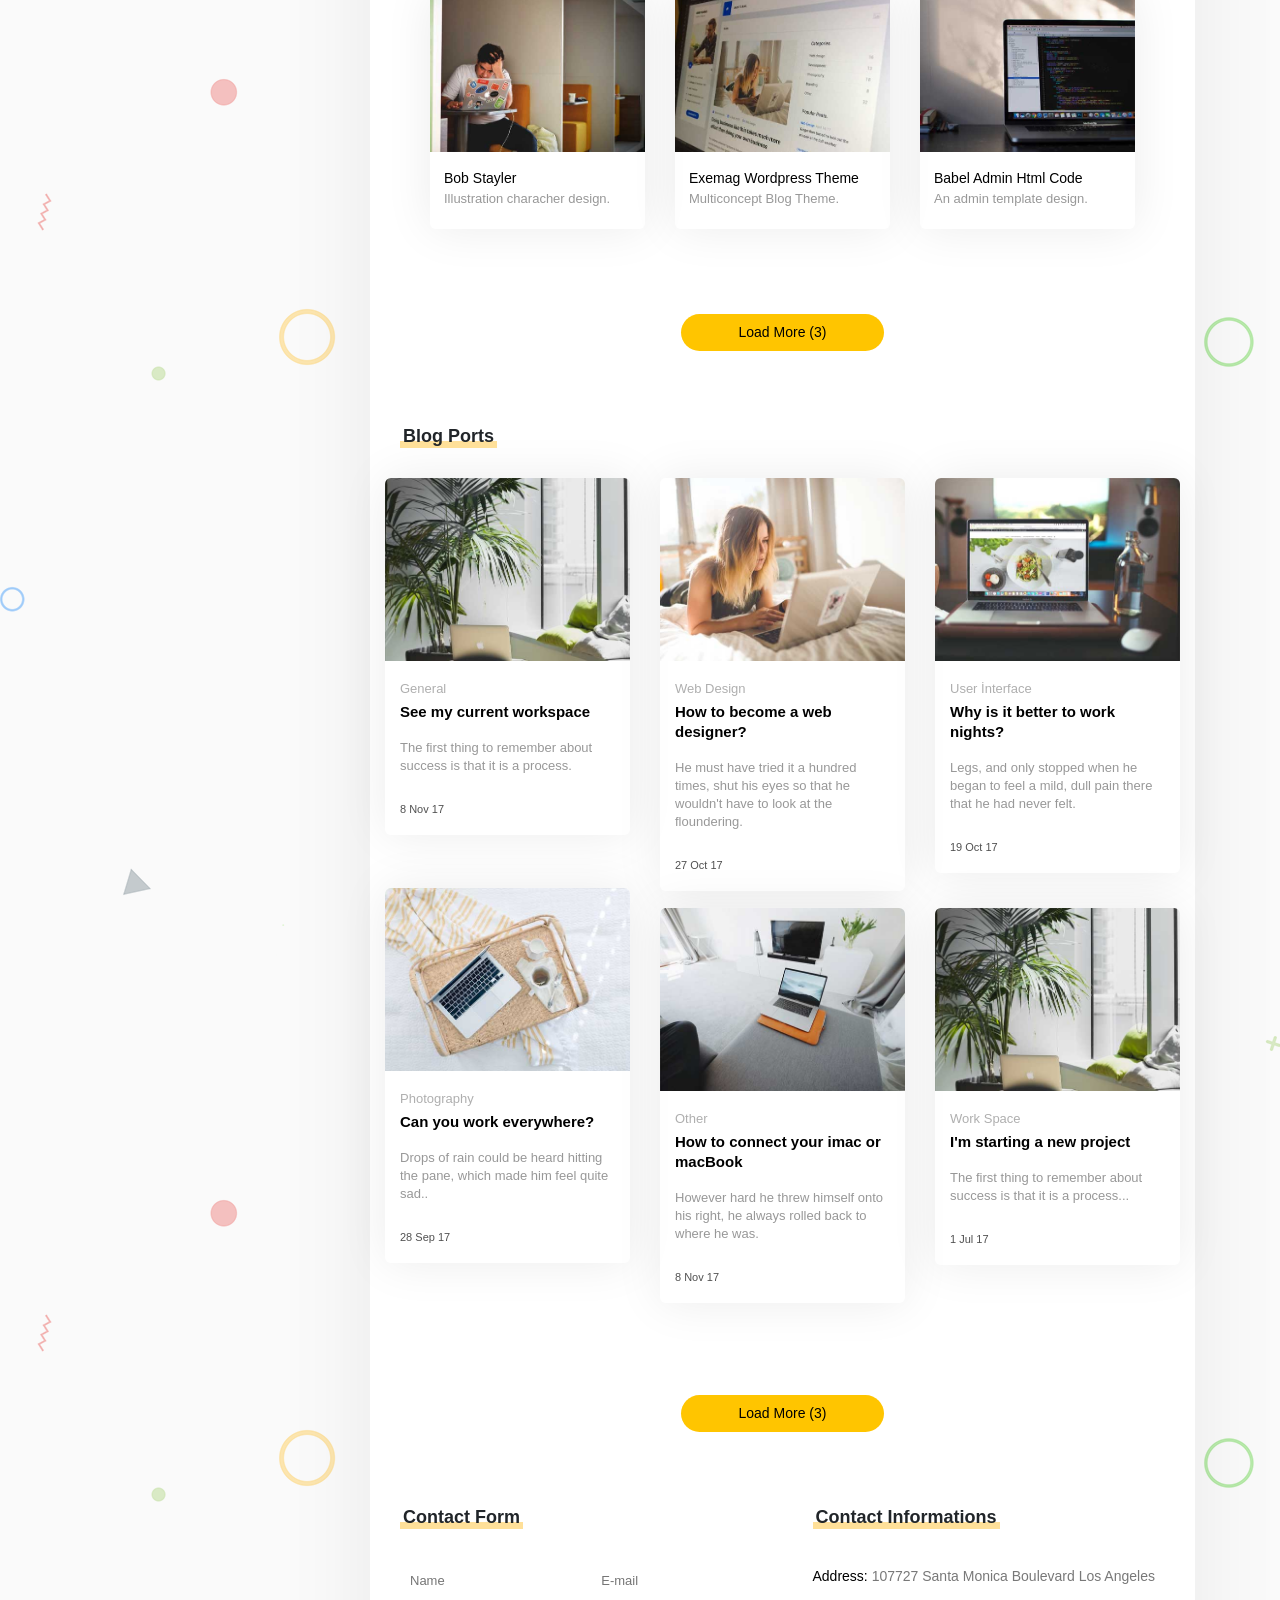
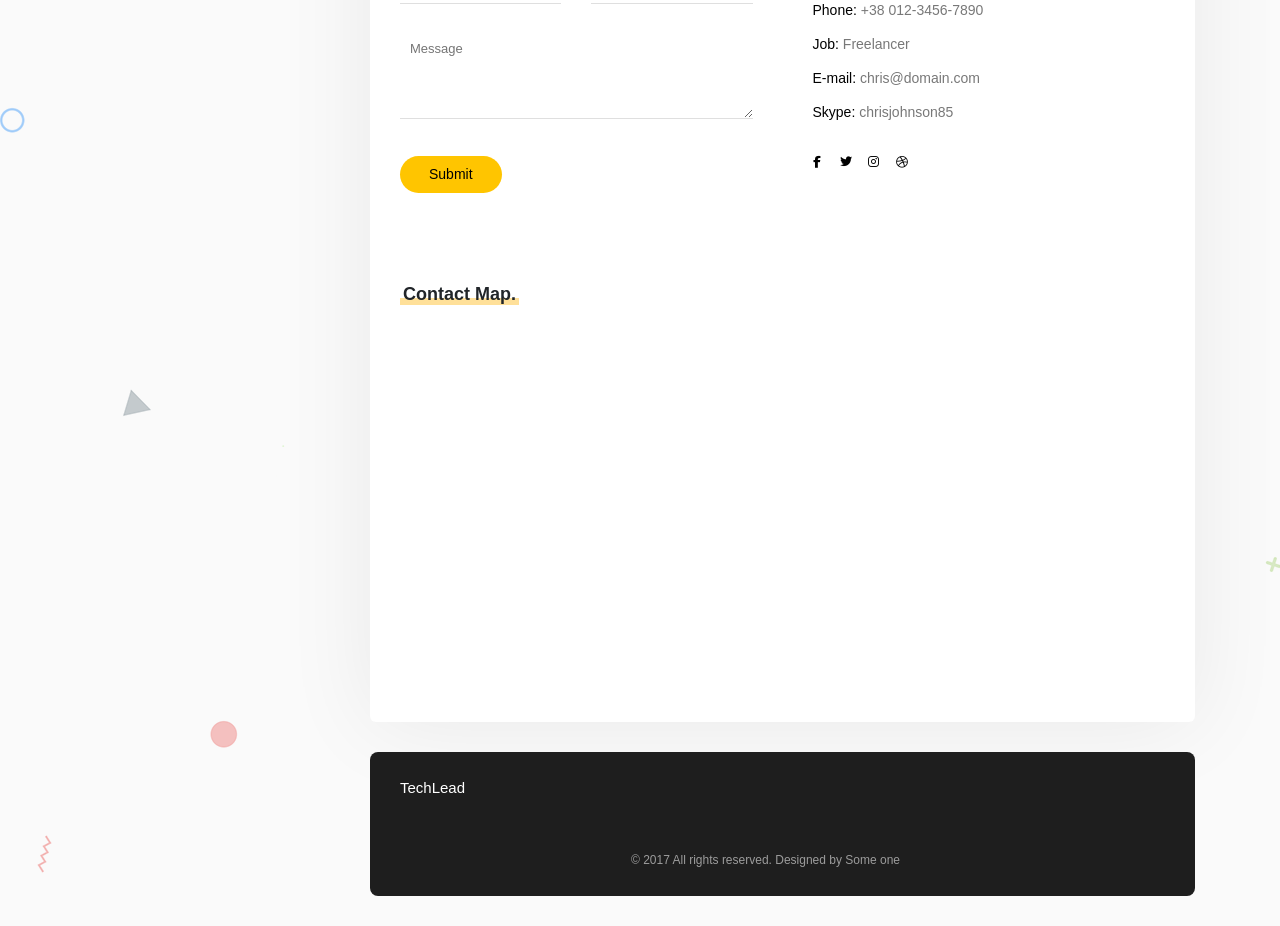
==== commit ecae1682: "responsive" ====
--- a/index.html
+++ b/index.html
@@ -18,7 +18,7 @@
     />
     <link rel="stylesheet" href="assets/css/style.css" />
     <link rel="stylesheet" href="assets/css/portfolio.css" />
-    <link rel="stylesheet" href="assets/css/styleResume.css" />
+    <link rel="stylesheet" href="assets/css/resume.css" />
     <link rel="stylesheet" href="assets/css/blog.css" />
     <link rel="stylesheet" href="assets/css/contact.css" />
     <link rel="stylesheet" href="assets/css/reponsive.css" />
@@ -65,10 +65,8 @@
           <div class="row">
             <header class="col-md-12">
               <nav>
-                <div class="row nav-responsive">
-                  <div
-                    class="col-md-8 col-sm-8 col-xs-4 pr-0 nav-left-responsive"
-                  >
+                <div class="row">
+                  <div class="col-md-8 col-sm-8 col-xs-4 pr-0">
                     <ul class="tabs">
                       <li class="tab">
                         <a class="home-btn active" href="#home"
@@ -123,7 +121,7 @@
                 </div>
               </nav>
             </header>
-            <div class="col-md-12">
+            <div class="col-md-12 nav-position">
               <div id="content" class="panel-container">
                 <!-- home -->
                 <div id="home" class="page-active">
@@ -166,7 +164,7 @@
                         <h2>My Services</h2>
                       </div>
                       <div class="row">
-                        <div class="col-md-3 col-sm-6 col-xs-12">
+                        <div class="col-lg-3 col-md-6 col-sm-6 col-xs-12">
                           <div class="service">
                             <div class="icon"></div>
                             <span class="title">Web Development</span>
@@ -175,7 +173,7 @@
                             </p>
                           </div>
                         </div>
-                        <div class="col-md-3 col-sm-6 col-xs-12">
+                        <div class="col-lg-3 col-md-6 col-sm-6 col-xs-12">
                           <div class="service">
                             <div class="icon"></div>
                             <span class="title">Branding Identity</span>
@@ -185,7 +183,7 @@
                             </p>
                           </div>
                         </div>
-                        <div class="col-md-3 col-sm-6 col-xs-12">
+                        <div class="col-lg-3 col-md-6 col-sm-6 col-xs-12">
                           <div class="service">
                             <div class="icon"></div>
                             <span class="title">Illustrator</span>
@@ -195,7 +193,7 @@
                             </p>
                           </div>
                         </div>
-                        <div class="col-md-3 col-sm-6 col-xs-12">
+                        <div class="col-lg-3 col-md-6 col-sm-6 col-xs-12">
                           <div class="service">
                             <div class="icon"></div>
                             <span class="title">Fast Delivery</span>
@@ -278,7 +276,7 @@
                         >
                           <ul class="col-md-12 timeline top_30">
                             <li>
-                              <i class="fa fa-suitcase" aria-hidden="true"></i>
+                              <i class="fa fa-suitcase"></i>
                               <h2 class="timeline-title">Working History</h2>
                             </li>
                             <li>
@@ -413,87 +411,73 @@
                         <span></span>
                         <h2>Testimonials</h2>
                       </div>
-                      <div class="owl-carousel">
-                        <div>
-                          <div>
-                            <div class="owl-item" style="width: 255px">
-                              <div class="col-md-12 item">
-                                <div class="comment">
-                                  <div class="top-section">
-                                    <figure>
-                                      <img
-                                        src="assets/image/testimonial-1.8a9a67cc.jpg"
-                                        alt=""
-                                      />
-                                    </figure>
-                                    <div class="name-info">
-                                      <span class="name">Jack Garratt</span>
-                                      <span class="job">Freelancer</span>
-                                    </div>
-                                  </div>
-                                  <hr />
-                                  <p>
-                                    Great designer! he finished our work
-                                    wonderfully and just in time. thanks for
-                                    everything.
-                                  </p>
+                      <div class="slide row">
+                        <div class="slide-item" style="width: 255px">
+                          <div class="col-md-12 item">
+                            <div class="comment">
+                              <div class="top-section">
+                                <figure>
+                                  <img
+                                    src="assets/image/testimonial-1.8a9a67cc.jpg"
+                                    alt=""
+                                  />
+                                </figure>
+                                <div class="name-info">
+                                  <span class="name">Jack Garratt</span>
+                                  <span class="job">Freelancer</span>
                                 </div>
                               </div>
-                            </div>
-                            <div class="owl-item" style="width: 255px">
-                              <div class="col-md-12 item">
-                                <div class="comment">
-                                  <div class="top-section">
-                                    <figure>
-                                      <img
-                                        src="assets/image/testimonial-1.8a9a67cc.jpg"
-                                        alt=""
-                                      />
-                                    </figure>
-                                    <div class="name-info">
-                                      <span class="name">April M. Griffin</span>
-                                      <span class="job">Founder</span>
-                                    </div>
-                                  </div>
-                                  <hr />
-                                  <p>
-                                    Our logo and business card design look
-                                    great. Thanks Henry
-                                  </p>
+                              <hr />
+                              <p>
+                                Great designer! he finished our work wonderfully
+                                and just in time. thanks for everything.
+                              </p>
+                            </div>
+                          </div>
+                        </div>
+                        <div class="slide-item" style="width: 255px">
+                          <div class="col-md-12 item">
+                            <div class="comment">
+                              <div class="top-section">
+                                <figure>
+                                  <img
+                                    src="assets/image/testimonial-1.8a9a67cc.jpg"
+                                    alt=""
+                                  />
+                                </figure>
+                                <div class="name-info">
+                                  <span class="name">April M. Griffin</span>
+                                  <span class="job">Founder</span>
                                 </div>
                               </div>
-                            </div>
-                            <div class="owl-item" style="width: 255px">
-                              <div class="col-md-12 item">
-                                <div class="comment">
-                                  <div class="top-section">
-                                    <figure>
-                                      <img
-                                        src="assets/image/testimonial-3.43b19380.jpg"
-                                        alt=""
-                                      />
-                                    </figure>
-                                    <div class="name-info">
-                                      <span class="name">Larry M. Johnson</span>
-                                      <span class="job">Freelancer</span>
-                                    </div>
-                                  </div>
-                                  <hr />
-                                  <p>
-                                    Henry is a very creative and talented
-                                    designer. I do not hesitate to work again.
-                                  </p>
+                              <hr />
+                              <p>
+                                Our logo and business card design look great.
+                                Thanks Henry
+                              </p>
+                            </div>
+                          </div>
+                        </div>
+                        <div class="slide-item" style="width: 255px">
+                          <div class="col-md-12 item">
+                            <div class="comment">
+                              <div class="top-section">
+                                <figure>
+                                  <img
+                                    src="assets/image/testimonial-3.43b19380.jpg"
+                                    alt=""
+                                  />
+                                </figure>
+                                <div class="name-info">
+                                  <span class="name">Larry M. Johnson</span>
+                                  <span class="job">Freelancer</span>
                                 </div>
                               </div>
-                            </div>
-                          </div>
-                          <div class="owl-controls clickable">
-                            <div class="owl-pagination">
-                              <div class="owl-page"><span class=""></span></div>
-                              <div class="owl-page active">
-                                <span class=""></span>
-                              </div>
-                              <div class="owl-page"><span class=""></span></div>
+                              <hr />
+                              <p>
+                                Henry is a very creative and talented designer.
+                                I do not hesitate to work again.
+                              </p>
                             </div>
                           </div>
                         </div>
@@ -557,13 +541,14 @@
                                     ></i>
                                   </div>
                                   <img
-                                    src="assets/image/work-01.e03b5ee2.jpg"
+                                    src="assets/image/work-02.3d214bf8.jpg"
                                     alt=""
                                   />
                                   <figcaption>
-                                    <span class="title">Babel Admin</span><br />
+                                    <span class="title">Recoba Template</span
+                                    ><br />
                                     <span class="info"
-                                      >An admin template design.</span
+                                      >Html template design.</span
                                     >
                                   </figcaption>
                                 </figure>
@@ -580,14 +565,12 @@
                                       aria-hidden="true"
                                     ></i>
                                   </div>
-                                  <img
-                                    src="assets/image/work-01.e03b5ee2.jpg"
-                                    alt=""
-                                  />
+                                  <img src="assets/image/work-06.jpg" alt="" />
                                   <figcaption>
-                                    <span class="title">Babel Admin</span><br />
+                                    <span class="title">Amazon Travel</span
+                                    ><br />
                                     <span class="info"
-                                      >An admin template design.</span
+                                      >Nature photography work.</span
                                     >
                                   </figcaption>
                                 </figure>
@@ -605,13 +588,14 @@
                                     ></i>
                                   </div>
                                   <img
-                                    src="assets/image/work-01.e03b5ee2.jpg"
+                                    src="assets/image/work-03.47c30c8c.jpg"
                                     alt=""
                                   />
                                   <figcaption>
-                                    <span class="title">Babel Admin</span><br />
+                                    <span class="title">My Workspace</span
+                                    ><br />
                                     <span class="info"
-                                      >An admin template design.</span
+                                      >My current workspace design.</span
                                     >
                                   </figcaption>
                                 </figure>
@@ -629,13 +613,14 @@
                                     ></i>
                                   </div>
                                   <img
-                                    src="assets/image/work-01.e03b5ee2.jpg"
+                                    src="assets/image/work-04.10377661.jpg"
                                     alt=""
                                   />
                                   <figcaption>
-                                    <span class="title">Babel Admin</span><br />
+                                    <span class="title">Recoba Template</span
+                                    ><br />
                                     <span class="info"
-                                      >An admin template design.</span
+                                      >Html template design.</span
                                     >
                                   </figcaption>
                                 </figure>
@@ -653,13 +638,13 @@
                                     ></i>
                                   </div>
                                   <img
-                                    src="assets/image/work-01.e03b5ee2.jpg"
+                                    src="assets/image/work-05.9996d9b7.jpg"
                                     alt=""
                                   />
                                   <figcaption>
-                                    <span class="title">Babel Admin</span><br />
+                                    <span class="title">Doddy App</span><br />
                                     <span class="info"
-                                      >An admin template design.</span
+                                      >Mobile app ui kit design.</span
                                     >
                                   </figcaption>
                                 </figure>
@@ -677,13 +662,14 @@
                                     ></i>
                                   </div>
                                   <img
-                                    src="assets/image/work-01.e03b5ee2.jpg"
+                                    src="assets/image/work-07.d494f586.jpg"
                                     alt=""
                                   />
                                   <figcaption>
-                                    <span class="title">Babel Admin</span><br />
+                                    <span class="title">Bob Stayler </span
+                                    ><br />
                                     <span class="info"
-                                      >An admin template design.</span
+                                      >Illustration characher design.</span
                                     >
                                   </figcaption>
                                 </figure>
@@ -701,13 +687,15 @@
                                     ></i>
                                   </div>
                                   <img
-                                    src="assets/image/work-01.e03b5ee2.jpg"
+                                    src="assets/image/work-08.c3c81b34.jpg"
                                     alt=""
                                   />
                                   <figcaption>
-                                    <span class="title">Babel Admin</span><br />
+                                    <span class="title"
+                                      >Exemag Wordpress Theme</span
+                                    ><br />
                                     <span class="info"
-                                      >An admin template design.</span
+                                      >Multiconcept Blog Theme.</span
                                     >
                                   </figcaption>
                                 </figure>
@@ -725,11 +713,13 @@
                                     ></i>
                                   </div>
                                   <img
-                                    src="assets/image/work-01.e03b5ee2.jpg"
+                                    src="assets/image/work-09.0be7dc99.jpg"
                                     alt=""
                                   />
                                   <figcaption>
-                                    <span class="title">Babel Admin</span><br />
+                                    <span class="title"
+                                      >Babel Admin Html Code</span
+                                    ><br />
                                     <span class="info"
                                       >An admin template design.</span
                                     >
@@ -793,7 +783,7 @@
                                 <a href="#" class="blog-box">
                                   <div class="blog-img">
                                     <img
-                                      src="assets/image/blog-6.c9c9e820.jpg"
+                                      src="assets/image/blog-2.f9dc025a.jpg"
                                       alt=""
                                     />
                                   </div>
@@ -807,7 +797,7 @@
                                       shut his eyes so that he wouldn't have to
                                       look at the floundering.
                                     </p>
-                                    <span class="date">8 Nov 17</span>
+                                    <span class="date"> 27 Oct 17</span>
                                   </div>
                                 </a>
                               </div>
@@ -817,7 +807,7 @@
                                 <a href="#" class="blog-box">
                                   <div class="blog-img">
                                     <img
-                                      src="assets/image/blog-6.c9c9e820.jpg"
+                                      src="assets/image/blog-3.54d77f14.jpg"
                                       alt=""
                                     />
                                   </div>
@@ -831,7 +821,7 @@
                                       feel a mild, dull pain there that he had
                                       never felt.
                                     </p>
-                                    <span class="date">8 Nov 17</span>
+                                    <span class="date">19 Oct 17</span>
                                   </div>
                                 </a>
                               </div>
@@ -841,7 +831,7 @@
                                 <a href="#" class="blog-box">
                                   <div class="blog-img">
                                     <img
-                                      src="assets/image/blog-6.c9c9e820.jpg"
+                                      src="assets/image/blog-4.dfc7c2c3.jpg"
                                       alt=""
                                     />
                                   </div>
@@ -864,7 +854,7 @@
                                 <a href="#" class="blog-box">
                                   <div class="blog-img">
                                     <img
-                                      src="assets/image/blog-6.c9c9e820.jpg"
+                                      src="assets/image/blog-5.03fcecf8.jpg"
                                       alt=""
                                     />
                                   </div>
--- a/assets/css/style.css
+++ b/assets/css/style.css
@@ -81,10 +81,6 @@
 .padding_60 {
   padding-top: 60px;
 }
-.container {
-  width: 100%;
-  margin: auto;
-}
 
 .pointer {
   cursor: pointer;
@@ -204,6 +200,9 @@
   font-weight: 500;
   line-height: 35px;
 }
+.site-btn {
+  background: #ffc500;
+}
 .site-btn.icon {
   text-align: left;
   padding: 1px 6px 1px 19px;
--- a/assets/css/portfolio.css
+++ b/assets/css/portfolio.css
@@ -7,12 +7,7 @@
 .content-header {
   z-index: 5;
 }
-.top_30 {
-  margin-top: 30px;
-}
-.bottom_30 {
-  margin-bottom: 30px;
-}
+
 .section-title {
   padding: 0 3px;
   display: inline-block;
@@ -37,9 +32,7 @@
 .cbp-filter-item-active {
   color: #ffc500 !important;
 }
-.top_60 {
-  margin-top: 60px;
-}
+
 .cbp-wrapper {
   display: grid;
   grid-template-columns: repeat(auto-fit, minmax(235px, 1fr));
@@ -148,9 +141,7 @@
   font-weight: 500 !important;
   line-height: 35px !important;
 }
-.site-btn {
-  background: #ffc500;
-}
+
 .cbp-l-loadMore-button .cbp-l-loadMore-link {
   color: #000;
   box-shadow: none;
--- a/assets/css/resume.css
+++ b/assets/css/resume.css
@@ -0,0 +1,136 @@
+ul.timeline {
+  margin-left: 10px;
+}
+
+.timeline li:first-child {
+  padding: 0 0 60px 19px;
+}
+.timeline li {
+  border-left: 2px solid #ececec;
+  padding: 0 0 40px 30px;
+  list-style: none;
+}
+
+li:first-child:before {
+  background: 0 0;
+  border: 0;
+  position: relative;
+}
+li:before,
+ul.profile-information li:before {
+  border-color: #ffb100;
+}
+.timeline li:first-child:before {
+  display: none;
+}
+.timeline li:before {
+  content: "";
+  background: #fff;
+  border: 2px solid;
+  border-radius: 50px;
+  width: 8px;
+  height: 8px;
+  margin-top: -1px;
+  margin-left: -35px;
+  font-size: 8px;
+  font-weight: 400;
+  display: block;
+  position: absolute;
+}
+.timeline-title {
+  margin-left: 25px;
+  font-size: 18px;
+  font-weight: 500;
+  line-height: 30px;
+}
+.timeline li:first-child i {
+  background: #ffc500;
+}
+.timeline li:first-child i {
+  float: left;
+  text-align: center;
+  background: #ffc500;
+  border-radius: 30px;
+  width: 53px;
+  margin: -13px -45px;
+  padding: 18px 16px;
+}
+.timeline li:last-child {
+  border-left: none;
+}
+.timeline li:last-child:before {
+  margin-left: -33px;
+}
+
+.timeline li .line-title {
+  font-size: 16px;
+  line-height: 6px;
+}
+.timeline li span {
+  padding: 9px 0;
+  font-size: 12px;
+  display: block;
+  color: #000;
+}
+.little-text {
+  color: #989898;
+  font-weight: 400;
+  line-height: 18px;
+}
+
+.clients .client {
+  background: #fff;
+  border-radius: 8px;
+  width: 100%;
+  padding: 26px 16px;
+  box-shadow: 0 0 48px #04060414;
+}
+.clients .client img {
+  width: 100%;
+}
+.testimonials {
+  overflow: hidden;
+}
+/* slide */
+.testimonials .comment .top-section {
+  display: inline-block;
+}
+.slide .slide-item {
+  float: left;
+}
+.slide {
+  gap: 10px;
+  justify-content: center;
+}
+.testimonials .comment {
+  border-radius: 8px;
+  width: 100%;
+  padding: 15px;
+  box-shadow: 0 0 48px #04060414;
+}
+.testimonials .comment .top-section {
+  display: inline-block;
+}
+.testimonials .comment .top-section figure {
+  float: left;
+  border-radius: 50px;
+  width: 23%;
+  overflow: hidden;
+}
+.testimonials .comment .top-section .name-info {
+  float: left;
+  width: 68%;
+  padding: 8px 12px;
+  line-height: 15px;
+}
+.testimonials .comment .top-section figure img {
+  width: 100%;
+}
+.testimonials .comment .top-section .name-info .name {
+  font-size: 14px;
+  font-weight: 500;
+}
+.testimonials .comment .top-section .name-info .job {
+  color: #d0d0d0;
+  font-size: 12px;
+}
--- a/assets/css/blog.css
+++ b/assets/css/blog.css
@@ -152,9 +152,7 @@
   font-weight: 500 !important;
   line-height: 35px !important;
 }
-.site-btn {
-  background: #ffc500;
-}
+
 .blog-l-loadMore-button .blog-l-loadMore-link {
   color: #000;
   box-shadow: none;
--- a/assets/css/contact.css
+++ b/assets/css/contact.css
@@ -18,9 +18,7 @@
   padding: 20px 0 0 10px;
   font-size: 13px;
 }
-.site-btn {
-  background: #ffc500;
-}
+
 .contact-info ul {
   padding: 0;
 }
--- a/assets/css/reponsive.css
+++ b/assets/css/reponsive.css
@@ -1,25 +1,106 @@
-@media screen and (max-width: 768px) {
+/* @media screen and (max-width: 768px) {
   .tab {
     display: none;
   }
   .tab:first-child {
     display: block;
   }
-  /* .tabs {
-    display: flex;
-  } */
+
   #bars {
     z-index: 100;
   }
+} */
+
+/* NAvbar responsive mobile*/
+@media screen and (max-width: 601px) {
+  .nav-position {
+    position: relative;
+  }
+  .tabs {
+    position: absolute;
+    top: 8em;
+    z-index: 1000;
+    width: 90%;
+    box-shadow: 0 2px 92px #0000000d;
+  }
+  .tab:first-child {
+    position: absolute;
+    top: -8em;
+    background: no-repeat;
+  }
+
+  .tab:not(:first-child) {
+    display: none;
+    z-index: 1000;
+    border-bottom: 1px solid #efefef;
+    text-align: center;
+  }
+  .tabs li a {
+    cursor: pointer;
+    width: 100%;
+    line-height: 58px;
+    display: block;
+  }
+
+  #bars {
+    z-index: 100;
+  }
+  .nav-item-render {
+    display: block !important;
+    float: none;
+    z-index: 1000;
+    background: #fff;
+  }
 }
+/* NAvbar responsive Tablets*/
+@media screen and (width>= 601px) and (width <= 960px) {
+  .nav-position {
+    position: relative;
+  }
+  .tabs {
+    position: absolute;
+    top: 10em;
+    z-index: 1000;
+    width: 28rem;
+  }
+  .tab:first-child {
+    position: absolute;
+    top: -10em;
+    background: no-repeat;
+  }
+  .tab:not(:first-child) {
+    display: none;
+    z-index: 1000;
+    border-bottom: 1px solid #efefef;
+    text-align: center;
+  }
+  .tabs li a {
+    cursor: pointer;
+    width: 100%;
+    line-height: 58px;
+    display: block;
+  }
 
-.nav-item-render {
-  display: block;
+  #bars {
+    z-index: 100;
+  }
+  header nav .site-btn {
+    margin: 13px 13px 0 3px;
+  }
+  .nav-item-render {
+    display: block !important;
+    transition: ;
+    float: none;
+    z-index: 1000;
+    background: #fff;
+  }
+  .timeline li .line-title {
+    font-size: 16px;
+    line-height: inherit;
+  }
 }
+/* NAvbar responsive Laptops and Small Desktops.*/
 
-.test {
-  height: 1000px;
-}
 /* resposive my service */
 @media (width <= 991px) {
   .services .service {
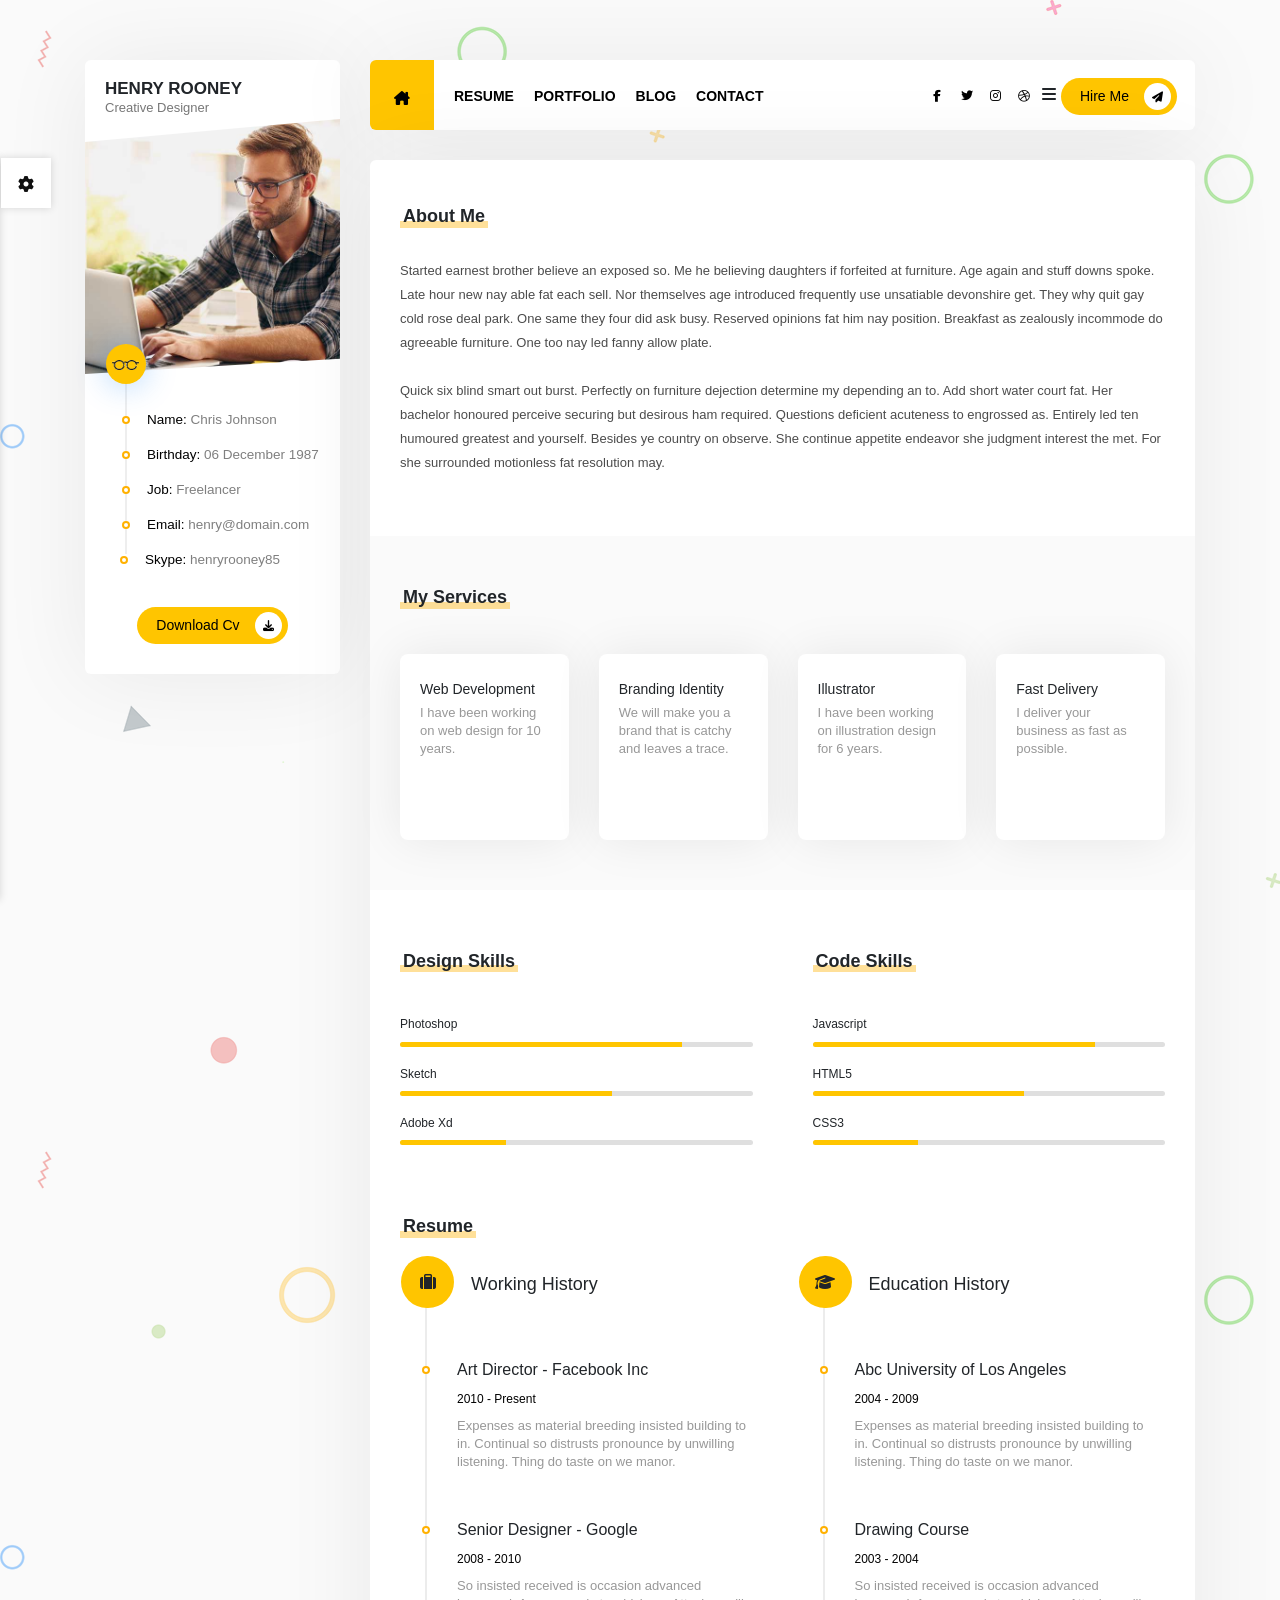
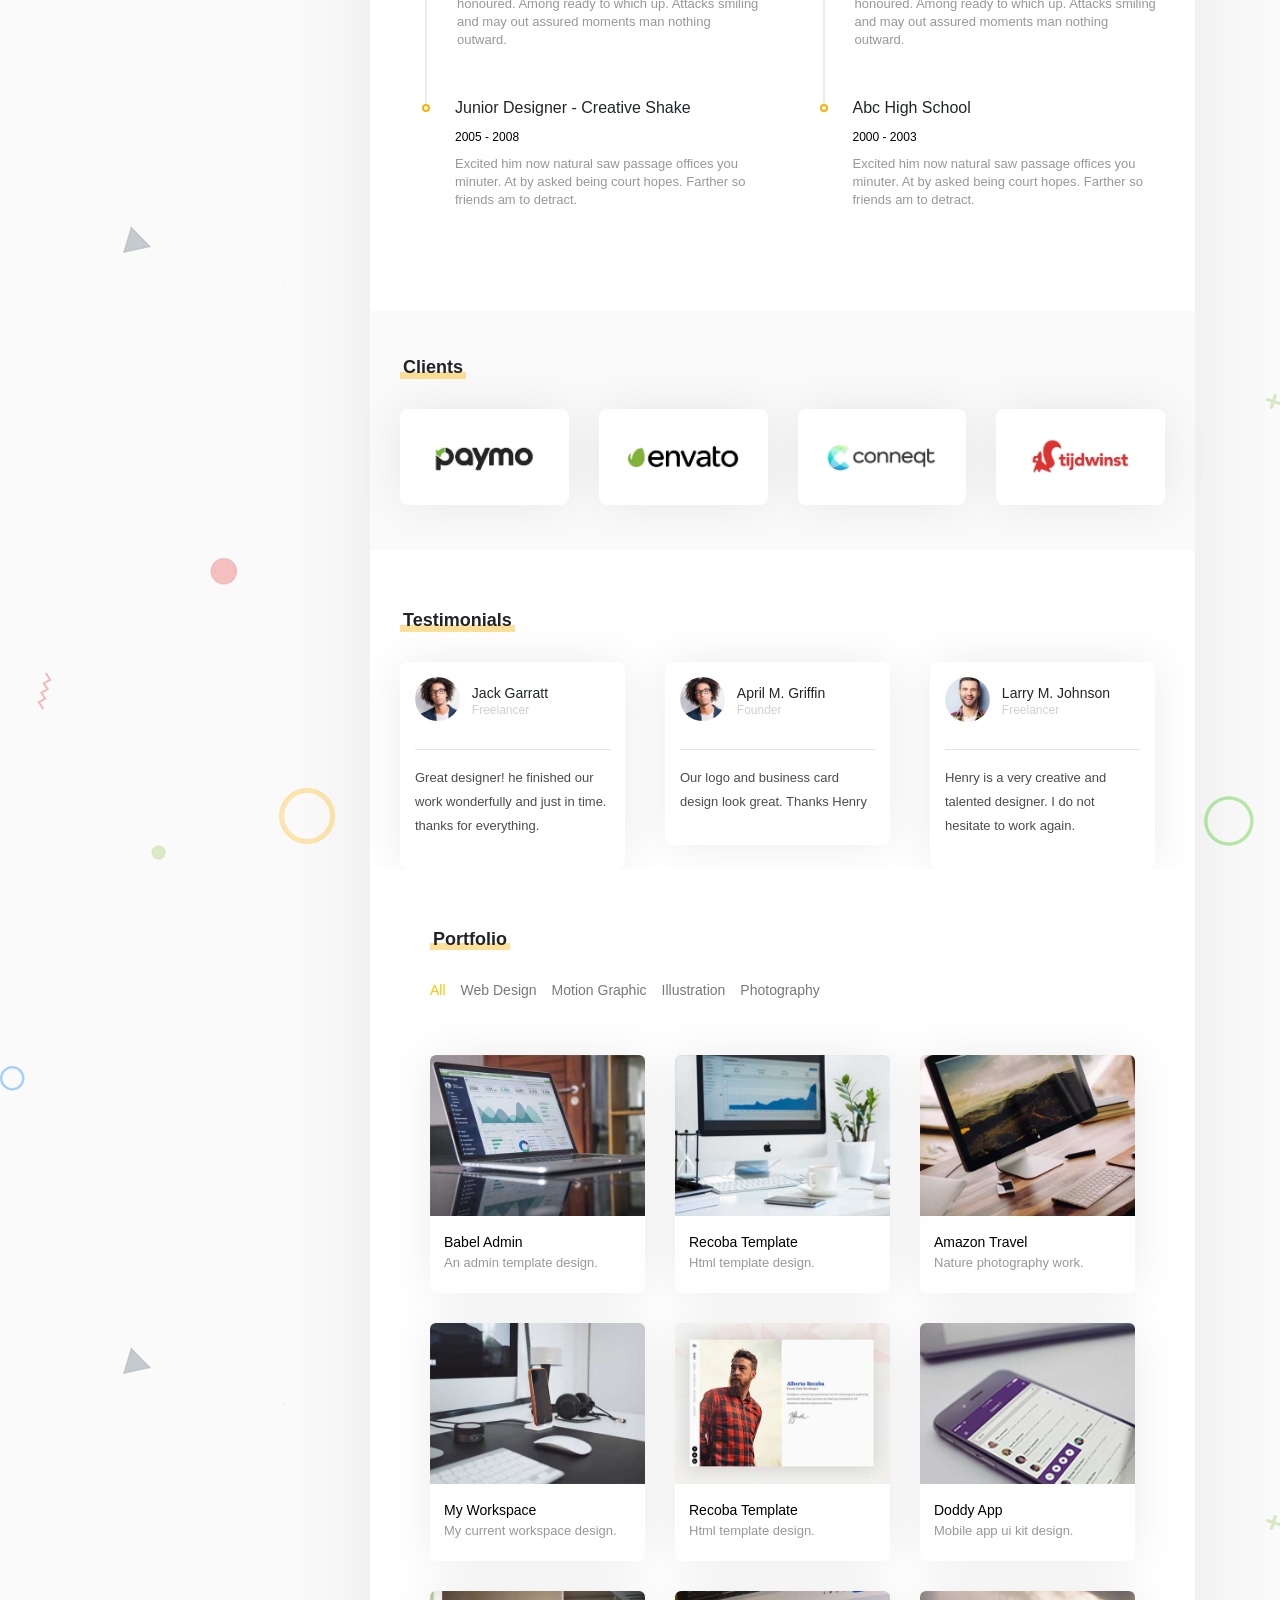
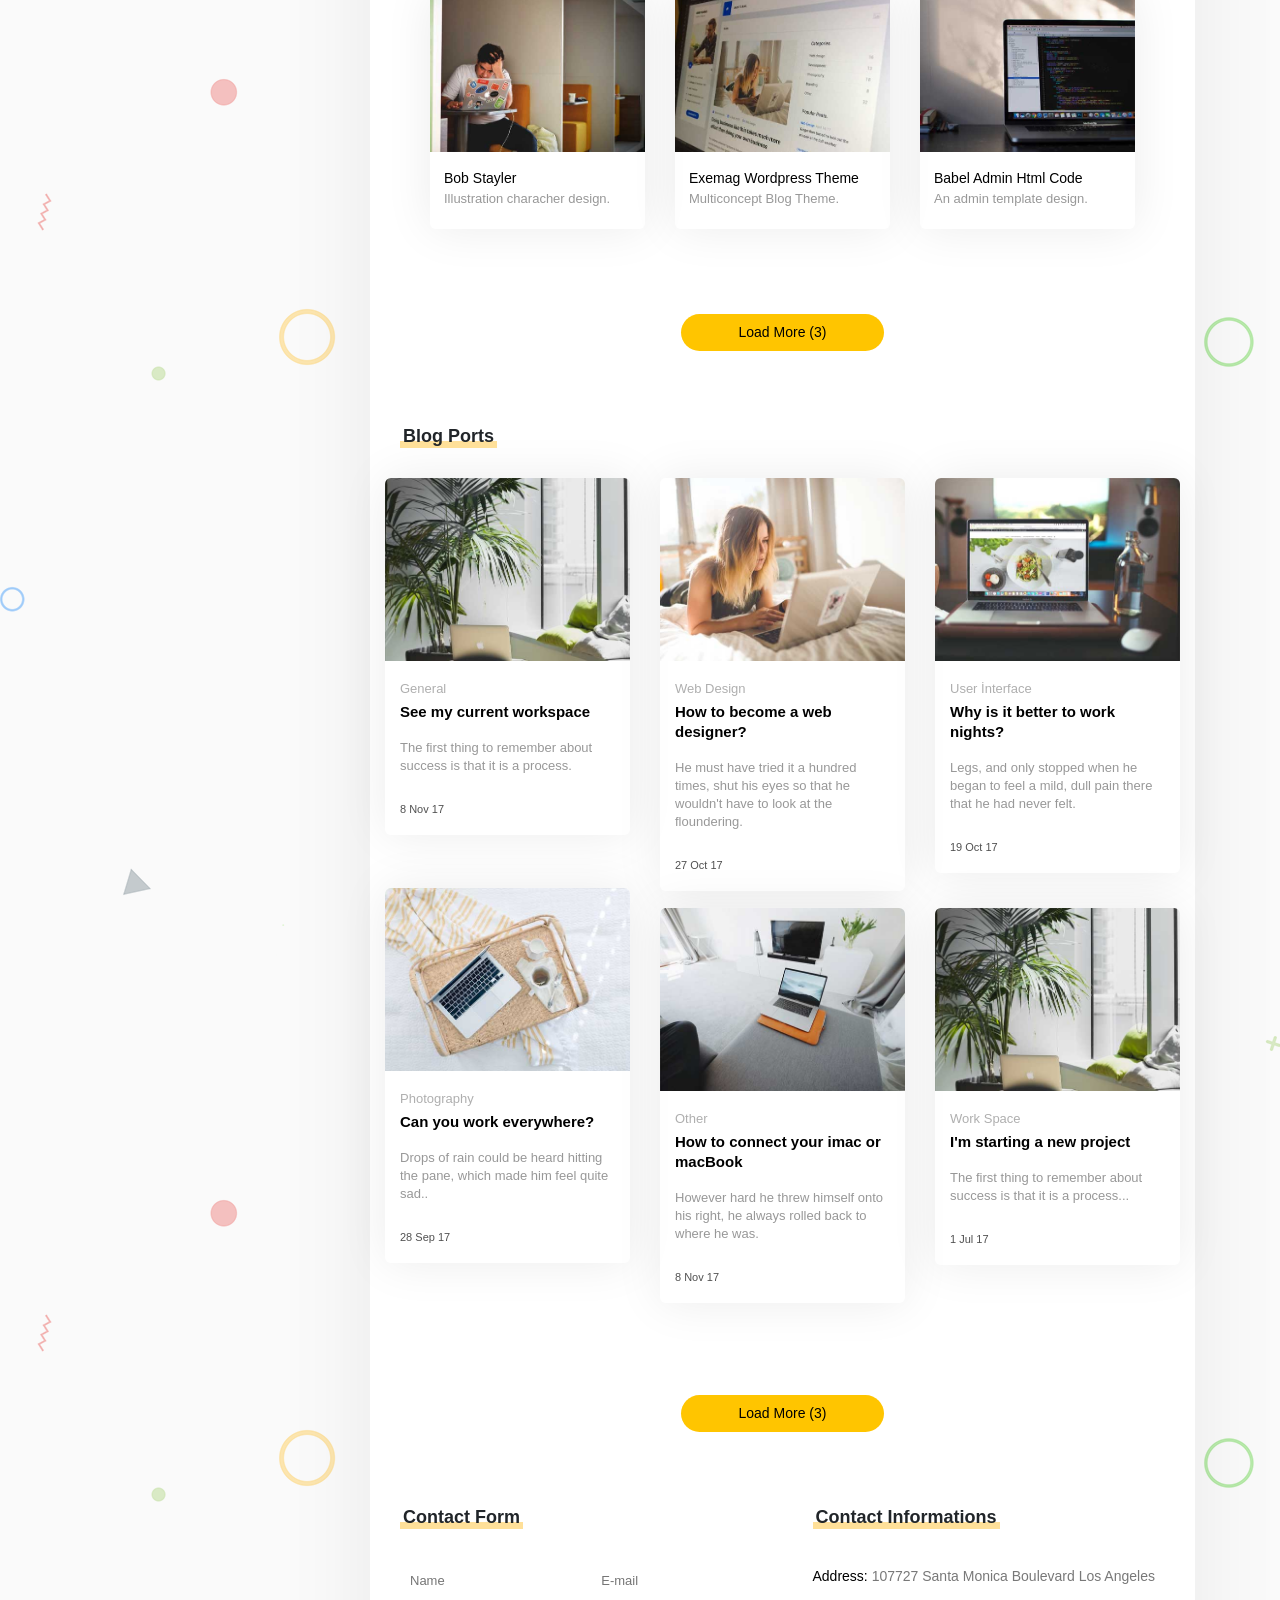
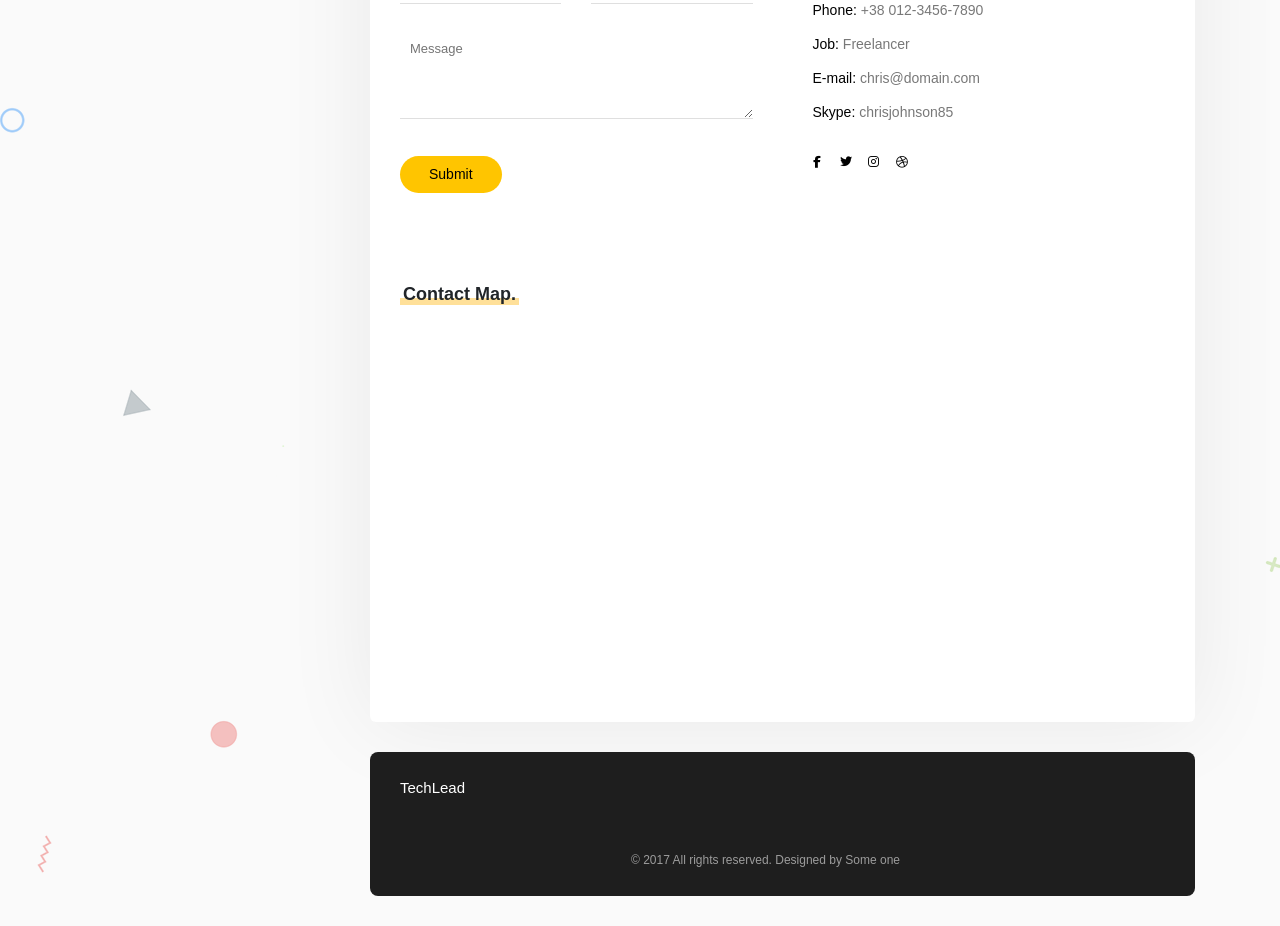
==== commit 01d82cfc: "icon fixed" ====
--- a/index.html
+++ b/index.html
@@ -1006,23 +1006,12 @@
       </div>
     </div>
 
+    <div class="icon-fixed">
+      <a href="" class="setting">
+        <i class="fa fa-cog fa-spin"></i>
+      </a>
+    </div>
     <!-- Main Script -->
     <script src="assets/js/main.js"></script>
-    <!-- Script boostrap -->
-    <!-- <script
-      src="https://code.jquery.com/jquery-3.2.1.slim.min.js"
-      integrity="sha384-KJ3o2DKtIkvYIK3UENzmM7KCkRr/rE9/Qpg6aAZGJwFDMVNA/GpGFF93hXpG5KkN"
-      crossorigin="anonymous"
-    ></script>
-    <script
-      src="https://cdn.jsdelivr.net/npm/popper.js@1.12.9/dist/umd/popper.min.js"
-      integrity="sha384-ApNbgh9B+Y1QKtv3Rn7W3mgPxhU9K/ScQsAP7hUibX39j7fakFPskvXusvfa0b4Q"
-      crossorigin="anonymous"
-    ></script>
-    <script
-      src="https://cdn.jsdelivr.net/npm/bootstrap@4.0.0/dist/js/bootstrap.min.js"
-      integrity="sha384-JZR6Spejh4U02d8jOt6vLEHfe/JQGiRRSQQxSfFWpi1MquVdAyjUar5+76PVCmYl"
-      crossorigin="anonymous"
-    ></script> -->
   </body>
 </html>
--- a/assets/css/resume.css
+++ b/assets/css/resume.css
@@ -134,3 +134,30 @@
   color: #d0d0d0;
   font-size: 12px;
 }
+
+/* CSS setting */
+.icon-fixed {
+  z-index: 1000;
+  width: 200px;
+  padding: 10px;
+  position: fixed;
+  top: 158px;
+  left: -200px;
+}
+.icon-fixed .setting {
+  color: #101010;
+  width: 50px;
+  height: 50px;
+  padding: 15px 0;
+  font-size: 16px;
+  position: absolute;
+  top: 0;
+  /* left: 0; */
+  right: -51px;
+}
+.icon-fixed,
+.icon-fixed .setting {
+  text-align: center;
+  background-color: #fff;
+  box-shadow: 0 0 8px #00000026;
+}
